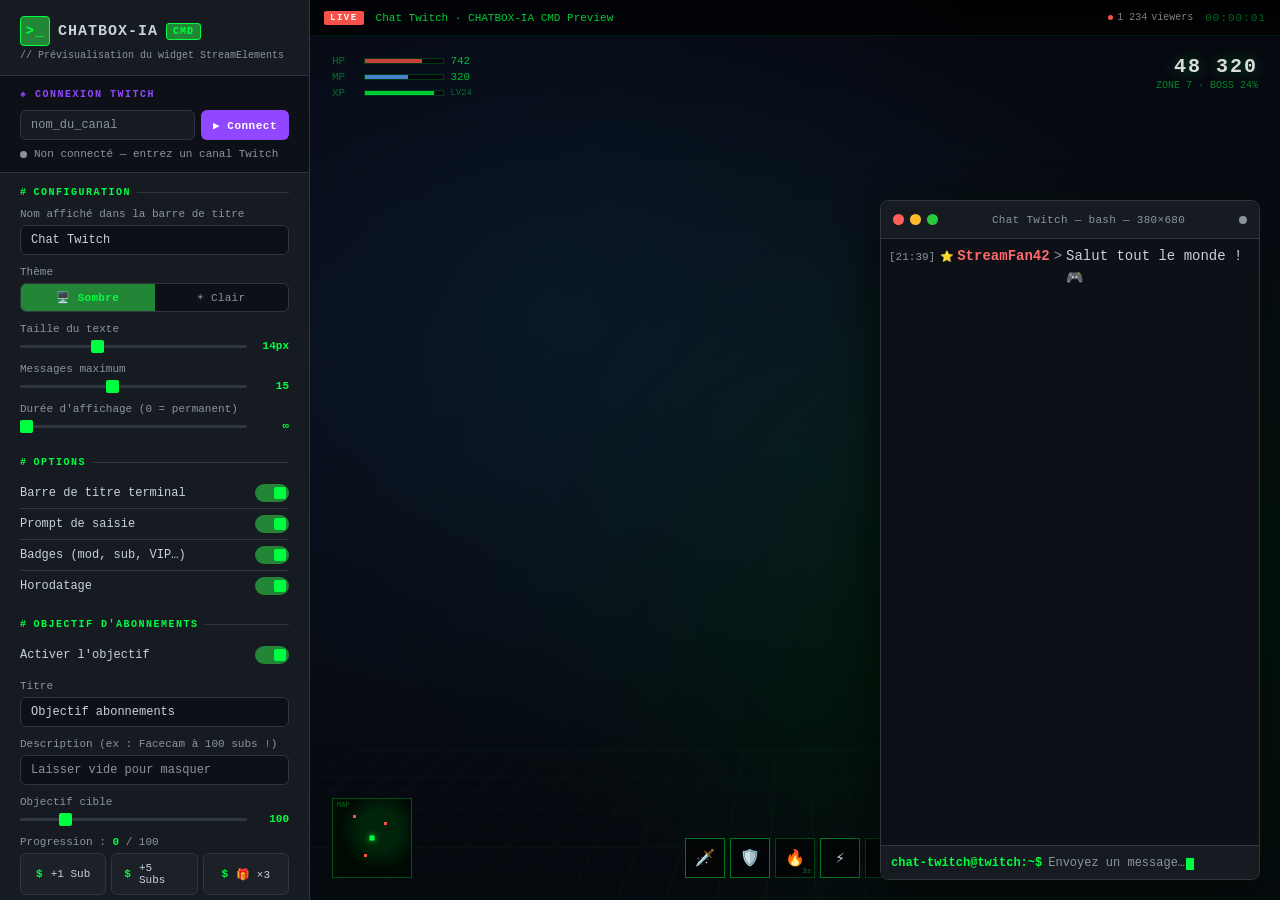
==== index.html @ 45a4ca47 "feat: init CHATBOX-IA CMD — terminal/Linux aesthetic chat widget Same structure and features as CHAT" ====
<!DOCTYPE html>
<html lang="fr">
<head>
  <meta charset="UTF-8">
  <meta name="viewport" content="width=device-width, initial-scale=1.0">
  <title>CHATBOX-IA CMD · Viewer</title>
  <style>
    /* ── Reset & base ── */
    *, *::before, *::after { box-sizing: border-box; margin: 0; padding: 0; }

    :root {
      --bg:          #0d1117;
      --panel:       #161b22;
      --panel-border:#30363d;
      --panel-hover: #1c2128;
      --accent:      #00ff41;
      --accent-dim:  #238636;
      --text:        #c9d1d9;
      --text-muted:  #8b949e;
      --danger:      #f85149;
      --gold:        #e3b341;
      --radius:      6px;
    }

    html, body {
      height: 100%;
      font-family: 'Courier New', Courier, monospace;
      background: var(--bg);
      color: var(--text);
      overflow: hidden;
    }

    /* ── Layout ── */
    .layout {
      display: flex;
      height: 100vh;
      overflow: hidden;
    }

    /* =====================================================
       SIDEBAR
    ===================================================== */
    .sidebar {
      width: 310px;
      min-width: 310px;
      height: 100vh;
      background: var(--panel);
      border-right: 1px solid var(--panel-border);
      display: flex;
      flex-direction: column;
      overflow: hidden;
    }

    /* Logo */
    .sidebar-logo {
      padding: 16px 20px 14px;
      border-bottom: 1px solid var(--panel-border);
      flex-shrink: 0;
    }

    .logo-title {
      display: flex;
      align-items: center;
      gap: 8px;
      font-size: 15px;
      font-weight: 700;
      letter-spacing: 1px;
    }

    .logo-icon {
      width: 30px;
      height: 30px;
      background: var(--accent-dim);
      border-radius: 4px;
      display: flex;
      align-items: center;
      justify-content: center;
      font-size: 14px;
      color: var(--accent);
      border: 1px solid var(--accent);
      flex-shrink: 0;
    }

    .logo-badge {
      font-size: 10px;
      font-weight: 700;
      background: var(--accent-dim);
      color: var(--accent);
      padding: 2px 6px;
      border-radius: 3px;
      letter-spacing: 1px;
      border: 1px solid var(--accent);
    }

    .logo-sub {
      font-size: 10px;
      color: var(--text-muted);
      margin-top: 4px;
    }

    /* Scrollable content */
    .sidebar-scroll {
      flex: 1;
      overflow-y: auto;
      padding: 0 0 20px;
      scrollbar-width: thin;
      scrollbar-color: #30363d transparent;
    }

    .sidebar-scroll::-webkit-scrollbar       { width: 4px; }
    .sidebar-scroll::-webkit-scrollbar-thumb { background: #30363d; border-radius: 2px; }

    /* ── Connexion Twitch ── */
    .twitch-section {
      padding: 12px 20px;
      background: #0d1117;
      border-bottom: 1px solid var(--panel-border);
      flex-shrink: 0;
    }

    .twitch-section-title {
      font-size: 10px;
      font-weight: 700;
      letter-spacing: 1.5px;
      color: #9147FF;
      text-transform: uppercase;
      margin-bottom: 10px;
      display: flex;
      align-items: center;
      gap: 6px;
    }

    .twitch-row {
      display: flex;
      gap: 6px;
      margin-bottom: 8px;
    }

    .twitch-input {
      flex: 1;
      background: #161b22;
      border: 1px solid var(--panel-border);
      border-radius: var(--radius);
      padding: 7px 10px;
      color: var(--text);
      font-size: 12px;
      font-family: 'Courier New', monospace;
      outline: none;
      transition: border-color .15s;
      min-width: 0;
    }

    .twitch-input:focus { border-color: #9147FF; }
    .twitch-input::placeholder { color: var(--text-muted); }

    .twitch-btn {
      padding: 7px 12px;
      background: #9147FF;
      color: #fff;
      border: none;
      border-radius: var(--radius);
      font-size: 11px;
      font-family: 'Courier New', monospace;
      font-weight: 700;
      cursor: pointer;
      flex-shrink: 0;
      transition: background .15s;
      letter-spacing: .5px;
    }

    .twitch-btn:hover { background: #7b2fff; }
    .twitch-btn.twitch-connected { background: var(--danger); }
    .twitch-btn.twitch-connected:hover { background: #c62828; }

    .conn-status-row {
      display: flex;
      align-items: center;
      gap: 7px;
    }

    .conn-dot {
      width: 7px;
      height: 7px;
      border-radius: 50%;
      flex-shrink: 0;
      background: var(--text-muted);
      transition: background .3s;
    }

    .conn-dot.conn-connected    { background: var(--accent); box-shadow: 0 0 5px var(--accent); }
    .conn-dot.conn-connecting   { background: var(--gold); animation: connPulse 1.1s ease-in-out infinite; }
    .conn-dot.conn-error        { background: var(--danger); animation: connPulse 1.1s ease-in-out infinite; }
    .conn-dot.conn-disconnected { background: var(--text-muted); }

    @keyframes connPulse {
      0%, 100% { opacity: 1; }
      50%       { opacity: 0.2; }
    }

    .conn-text {
      font-size: 11px;
      color: var(--text-muted);
    }

    /* Sections */
    .section {
      padding: 14px 20px 0;
    }

    .section + .section { margin-top: 4px; }

    .section-title {
      font-size: 10px;
      font-weight: 700;
      letter-spacing: 1.5px;
      color: var(--accent);
      text-transform: uppercase;
      margin-bottom: 10px;
      display: flex;
      align-items: center;
      gap: 6px;
    }

    .section-title::before { content: '# '; }

    .section-title::after {
      content: '';
      flex: 1;
      height: 1px;
      background: var(--panel-border);
    }

    /* Form controls */
    .ctrl-row {
      margin-bottom: 11px;
    }

    .ctrl-label {
      font-size: 11px;
      color: var(--text-muted);
      margin-bottom: 5px;
      display: block;
    }

    .ctrl-input {
      width: 100%;
      background: #0d1117;
      border: 1px solid var(--panel-border);
      border-radius: var(--radius);
      padding: 7px 10px;
      color: var(--text);
      font-size: 12px;
      font-family: 'Courier New', monospace;
      outline: none;
      transition: border-color .15s;
    }

    .ctrl-input:focus { border-color: var(--accent); }
    .ctrl-input::placeholder { color: var(--text-muted); }

    /* Theme toggle */
    .theme-toggle {
      display: flex;
      background: #0d1117;
      border: 1px solid var(--panel-border);
      border-radius: var(--radius);
      overflow: hidden;
    }

    .theme-btn {
      flex: 1;
      padding: 7px 8px;
      background: none;
      border: none;
      color: var(--text-muted);
      font-size: 11px;
      font-family: 'Courier New', monospace;
      cursor: pointer;
      transition: all .15s;
      display: flex;
      align-items: center;
      justify-content: center;
      gap: 4px;
      letter-spacing: .3px;
    }

    .theme-btn.active {
      background: var(--accent-dim);
      color: var(--accent);
      font-weight: 700;
    }

    /* Range slider */
    .range-wrap {
      display: flex;
      align-items: center;
      gap: 10px;
    }

    .ctrl-range {
      flex: 1;
      -webkit-appearance: none;
      height: 3px;
      background: #30363d;
      border-radius: 2px;
      outline: none;
    }

    .ctrl-range::-webkit-slider-thumb {
      -webkit-appearance: none;
      width: 13px;
      height: 13px;
      background: var(--accent);
      border-radius: 2px;
      cursor: pointer;
    }

    .ctrl-range::-moz-range-thumb {
      width: 13px;
      height: 13px;
      background: var(--accent);
      border-radius: 2px;
      cursor: pointer;
      border: none;
    }

    .range-val {
      font-size: 11px;
      color: var(--accent);
      font-weight: 700;
      min-width: 32px;
      text-align: right;
    }

    /* Toggle switches */
    .toggle-row {
      display: flex;
      align-items: center;
      justify-content: space-between;
      padding: 6px 0;
      border-bottom: 1px solid var(--panel-border);
    }

    .toggle-row:last-child { border-bottom: none; }

    .toggle-name {
      font-size: 12px;
      color: var(--text);
    }

    .toggle-switch {
      position: relative;
      width: 34px;
      height: 18px;
      flex-shrink: 0;
    }

    .toggle-switch input { opacity: 0; width: 0; height: 0; }

    .toggle-track {
      position: absolute;
      inset: 0;
      background: #30363d;
      border-radius: 18px;
      cursor: pointer;
      transition: background .2s;
    }

    .toggle-track::before {
      content: '';
      position: absolute;
      width: 12px;
      height: 12px;
      left: 3px;
      top: 3px;
      background: #8b949e;
      border-radius: 2px;
      transition: transform .2s, background .2s;
    }

    .toggle-switch input:checked + .toggle-track { background: var(--accent-dim); }

    .toggle-switch input:checked + .toggle-track::before {
      transform: translateX(16px);
      background: var(--accent);
    }

    /* Test message buttons */
    .test-btn {
      width: 100%;
      padding: 8px 12px;
      border-radius: var(--radius);
      border: 1px solid var(--panel-border);
      background: var(--panel-hover);
      color: var(--text);
      font-size: 11px;
      font-family: 'Courier New', monospace;
      cursor: pointer;
      text-align: left;
      display: flex;
      align-items: center;
      gap: 8px;
      margin-bottom: 6px;
      transition: border-color .15s, background .15s;
    }

    .test-btn::before { content: '$ '; color: var(--accent); font-weight: 700; flex-shrink: 0; }
    .test-btn:hover { border-color: var(--accent); background: #0d1117; }
    .test-btn:active { transform: scale(.98); }

    .test-btn .btn-badge {
      font-size: 10px;
      padding: 1px 5px;
      border-radius: 3px;
      font-weight: 700;
      margin-left: auto;
    }

    .badge-mod  { background: #34AE1A22; color: #34AE1A; border: 1px solid #34AE1A44; }
    .badge-sub  { background: #9147FF22; color: #9147FF; border: 1px solid #9147FF44; }
    .badge-vip  { background: #E91E8C22; color: #E91E8C; border: 1px solid #E91E8C44; }
    .badge-bc   { background: #e3b34122; color: #e3b341; border: 1px solid #e3b34144; }

    .burst-btn {
      width: 100%;
      padding: 9px;
      border-radius: var(--radius);
      border: 1px dashed var(--accent-dim);
      background: transparent;
      color: var(--accent);
      font-size: 11px;
      font-family: 'Courier New', monospace;
      font-weight: 700;
      cursor: pointer;
      display: flex;
      align-items: center;
      justify-content: center;
      gap: 6px;
      transition: background .15s;
      margin-top: 4px;
    }

    .burst-btn:hover { background: rgba(0,255,65,.08); }

    /* URL section */
    .url-box {
      background: #0d1117;
      border: 1px solid var(--panel-border);
      border-radius: var(--radius);
      padding: 9px 12px;
      margin-bottom: 10px;
    }

    .url-text {
      font-size: 11px;
      color: var(--accent);
      word-break: break-all;
      font-family: 'Courier New', monospace;
      line-height: 1.5;
    }

    .copy-btn {
      width: 100%;
      padding: 8px;
      border-radius: var(--radius);
      border: none;
      background: var(--accent-dim);
      color: var(--accent);
      font-size: 12px;
      font-family: 'Courier New', monospace;
      font-weight: 700;
      cursor: pointer;
      display: flex;
      align-items: center;
      justify-content: center;
      gap: 6px;
      transition: background .15s;
      letter-spacing: .5px;
    }

    .copy-btn:hover { background: #2ea043; color: #fff; }
    .copy-btn.copied { background: #1f6feb; color: #fff; }

    .url-hint {
      font-size: 11px;
      color: var(--text-muted);
      margin-top: 8px;
      line-height: 1.6;
    }

    .url-hint strong { color: var(--text); }

    /* =====================================================
       STREAM PREVIEW
    ===================================================== */
    .preview {
      flex: 1;
      position: relative;
      overflow: hidden;
      background: #000;
    }

    /* Scene */
    .stream-scene {
      position: absolute;
      inset: 0;
      background:
        radial-gradient(ellipse at 25% 35%, #0a1628 0%, transparent 55%),
        radial-gradient(ellipse at 75% 65%, #001a0a 0%, transparent 50%),
        linear-gradient(180deg, #06070f 0%, #0a0e18 40%, #060a0f 100%);
    }

    /* Grid floor */
    .grid-floor {
      position: absolute;
      bottom: 0;
      left: -20%;
      right: -20%;
      height: 45%;
      background-image:
        linear-gradient(rgba(0,255,65,.04) 1px, transparent 1px),
        linear-gradient(90deg, rgba(0,255,65,.04) 1px, transparent 1px);
      background-size: 50px 50px;
      transform: perspective(600px) rotateX(55deg);
      transform-origin: bottom center;
    }

    /* Scan lines */
    .scanlines {
      position: absolute;
      inset: 0;
      background: repeating-linear-gradient(
        0deg,
        rgba(0,0,0,.04) 0px,
        rgba(0,0,0,.04) 1px,
        transparent 1px,
        transparent 2px
      );
      pointer-events: none;
    }

    /* Terminal glow overlay */
    .terminal-glow {
      position: absolute;
      inset: 0;
      background: radial-gradient(ellipse at 50% 50%, rgba(0,255,65,.03) 0%, transparent 70%);
      pointer-events: none;
    }

    /* ── Fake HUD ── */
    .hud {
      position: absolute;
      inset: 0;
      pointer-events: none;
      padding: 18px 22px;
    }

    .hud-tl { position: absolute; top: 55px; left: 22px; }
    .hud-tr { position: absolute; top: 55px; right: 22px; }
    .hud-bl { position: absolute; bottom: 22px; left: 22px; }
    .hud-bc { position: absolute; bottom: 22px; left: 50%; transform: translateX(-50%); }

    /* Terminal-style stat lines */
    .hud-stat-block {
      font-family: 'Courier New', monospace;
      font-size: 11px;
      display: flex;
      flex-direction: column;
      gap: 4px;
    }

    .hud-stat-line {
      color: rgba(0,255,65,.7);
      display: flex;
      align-items: center;
      gap: 6px;
      white-space: nowrap;
    }

    .hud-stat-label {
      color: rgba(0,255,65,.4);
      min-width: 4ch;
    }

    .hud-stat-bar {
      width: 80px;
      height: 6px;
      background: rgba(0,0,0,.5);
      border: 1px solid rgba(0,255,65,.2);
      position: relative;
    }

    .hud-stat-fill {
      height: 100%;
      background: var(--accent);
      opacity: .8;
    }

    .hud-score-block {
      font-family: 'Courier New', monospace;
      text-align: right;
    }

    .hud-score-value {
      font-size: 20px;
      font-weight: 700;
      color: rgba(255,255,255,.85);
      text-shadow: 0 0 15px rgba(0,255,65,.4);
      letter-spacing: 2px;
    }

    .hud-score-label {
      font-size: 10px;
      color: rgba(0,255,65,.5);
      margin-top: 2px;
    }

    /* Minimap terminal style */
    .minimap {
      width: 80px;
      height: 80px;
      border: 1px solid rgba(0,255,65,.3);
      background: rgba(0,0,0,.6);
      position: relative;
      overflow: hidden;
      font-family: 'Courier New', monospace;
    }

    .minimap::before {
      content: 'MAP';
      position: absolute;
      top: 2px;
      left: 4px;
      font-size: 7px;
      color: rgba(0,255,65,.4);
    }

    .minimap-bg {
      width: 100%;
      height: 100%;
      background:
        radial-gradient(circle at 60% 40%, rgba(0,255,65,.1) 30%, transparent 60%),
        #000a03;
    }

    .minimap-dot {
      position: absolute;
      width: 5px;
      height: 5px;
      top: 50%;
      left: 50%;
      transform: translate(-50%, -50%);
      background: var(--accent);
      box-shadow: 0 0 6px var(--accent);
    }

    .minimap-enemy {
      position: absolute;
      width: 3px;
      height: 3px;
      background: var(--danger);
    }

    /* Ability bar terminal style */
    .ability-bar {
      display: flex;
      gap: 5px;
    }

    .ability {
      width: 40px;
      height: 40px;
      border: 1px solid rgba(0,255,65,.25);
      background: rgba(0,0,0,.6);
      display: flex;
      align-items: center;
      justify-content: center;
      font-size: 16px;
      position: relative;
      font-family: 'Courier New', monospace;
    }

    .ability .cd {
      position: absolute;
      bottom: 2px;
      right: 3px;
      font-size: 7px;
      color: rgba(0,255,65,.5);
    }

    .ability.ready { border-color: rgba(0,255,65,.45); }

    /* ── Stream topbar ── */
    .stream-topbar {
      position: absolute;
      top: 0;
      left: 0;
      right: 0;
      height: 36px;
      background: rgba(0,0,0,.7);
      border-bottom: 1px solid rgba(0,255,65,.1);
      display: flex;
      align-items: center;
      padding: 0 14px;
      gap: 12px;
      z-index: 10;
      font-family: 'Courier New', monospace;
    }

    .live-badge {
      background: #f85149;
      color: #fff;
      font-size: 9px;
      font-weight: 800;
      letter-spacing: 1.5px;
      padding: 2px 6px;
      border-radius: 2px;
    }

    .stream-title {
      font-size: 11px;
      color: rgba(0,255,65,.8);
      flex: 1;
      white-space: nowrap;
      overflow: hidden;
      text-overflow: ellipsis;
    }

    .stream-viewers {
      font-size: 10px;
      color: rgba(255,255,255,.5);
      display: flex;
      align-items: center;
      gap: 4px;
      flex-shrink: 0;
    }

    .viewer-dot { width: 5px; height: 5px; background: var(--danger); border-radius: 50%; }

    .stream-timer {
      font-size: 11px;
      font-family: 'Courier New', monospace;
      color: rgba(0,255,65,.4);
      flex-shrink: 0;
      letter-spacing: 1px;
    }

    /* ── Widget iframe ── */
    .widget-frame-wrap {
      position: absolute;
      bottom: 20px;
      right: 20px;
      width: 380px;
      height: 680px;
      border-radius: 8px;
      overflow: hidden;
      box-shadow: 0 8px 40px rgba(0,0,0,.8), 0 0 20px rgba(0,255,65,.05);
    }

    #widget-frame {
      width: 100%;
      height: 100%;
      border: none;
      display: block;
    }

    /* Toast notification */
    .toast {
      position: fixed;
      bottom: 24px;
      left: 50%;
      transform: translateX(-50%) translateY(80px);
      background: #161b22;
      color: var(--accent);
      font-size: 12px;
      font-family: 'Courier New', monospace;
      padding: 8px 16px;
      border-radius: 3px;
      border: 1px solid var(--accent-dim);
      box-shadow: 0 4px 20px rgba(0,0,0,.6);
      transition: transform .3s cubic-bezier(.34,1.56,.64,1);
      z-index: 100;
      pointer-events: none;
    }

    .toast::before { content: '> '; }
    .toast.show { transform: translateX(-50%) translateY(0); }
  </style>
</head>
<body>

<div class="layout">

  <!-- ── SIDEBAR ── -->
  <aside class="sidebar">

    <div class="sidebar-logo">
      <div class="logo-title">
        <div class="logo-icon">&gt;_</div>
        CHATBOX-IA <span class="logo-badge">CMD</span>
      </div>
      <div class="logo-sub">// Prévisualisation du widget StreamElements</div>
    </div>

    <!-- Connexion Twitch -->
    <div class="twitch-section">
      <div class="twitch-section-title">
        ◈ Connexion Twitch
      </div>
      <div class="twitch-row">
        <input class="twitch-input" id="ctrl-channel" type="text" placeholder="nom_du_canal" autocomplete="off" spellcheck="false" />
        <button class="twitch-btn" id="twitch-connect-btn" onclick="toggleTwitchConnection()">
          ▶ Connect
        </button>
      </div>
      <div class="conn-status-row">
        <div class="conn-dot conn-disconnected" id="viewer-conn-dot"></div>
        <span class="conn-text" id="viewer-conn-text">Non connecté — entrez un canal Twitch</span>
      </div>
    </div>

    <div class="sidebar-scroll">

      <!-- Configuration -->
      <div class="section">
        <div class="section-title">Configuration</div>

        <div class="ctrl-row">
          <label class="ctrl-label" for="ctrl-name">Nom affiché dans la barre de titre</label>
          <input class="ctrl-input" id="ctrl-name" type="text" value="Chat Twitch" placeholder="Nom du stream" />
        </div>

        <div class="ctrl-row">
          <label class="ctrl-label">Thème</label>
          <div class="theme-toggle">
            <button class="theme-btn active" data-theme="dark">🖥️ Sombre</button>
            <button class="theme-btn"        data-theme="light">☀️ Clair</button>
          </div>
        </div>

        <div class="ctrl-row">
          <label class="ctrl-label">Taille du texte</label>
          <div class="range-wrap">
            <input class="ctrl-range" id="ctrl-fontsize" type="range" min="11" max="20" value="14" />
            <span class="range-val" id="val-fontsize">14px</span>
          </div>
        </div>

        <div class="ctrl-row">
          <label class="ctrl-label">Messages maximum</label>
          <div class="range-wrap">
            <input class="ctrl-range" id="ctrl-maxmsg" type="range" min="5" max="30" value="15" />
            <span class="range-val" id="val-maxmsg">15</span>
          </div>
        </div>

        <div class="ctrl-row">
          <label class="ctrl-label">Durée d'affichage (0 = permanent)</label>
          <div class="range-wrap">
            <input class="ctrl-range" id="ctrl-duration" type="range" min="0" max="60" step="5" value="0" />
            <span class="range-val" id="val-duration">∞</span>
          </div>
        </div>
      </div>

      <!-- Options -->
      <div class="section">
        <div class="section-title">Options</div>

        <div class="toggle-row">
          <span class="toggle-name">Barre de titre terminal</span>
          <label class="toggle-switch">
            <input type="checkbox" id="opt-header" checked />
            <span class="toggle-track"></span>
          </label>
        </div>
        <div class="toggle-row">
          <span class="toggle-name">Prompt de saisie</span>
          <label class="toggle-switch">
            <input type="checkbox" id="opt-inputbar" checked />
            <span class="toggle-track"></span>
          </label>
        </div>
        <div class="toggle-row">
          <span class="toggle-name">Badges (mod, sub, VIP…)</span>
          <label class="toggle-switch">
            <input type="checkbox" id="opt-badges" checked />
            <span class="toggle-track"></span>
          </label>
        </div>
        <div class="toggle-row">
          <span class="toggle-name">Horodatage</span>
          <label class="toggle-switch">
            <input type="checkbox" id="opt-timestamp" checked />
            <span class="toggle-track"></span>
          </label>
        </div>
      </div>

      <!-- Objectif d'abonnements -->
      <div class="section">
        <div class="section-title">Objectif d'abonnements</div>

        <div class="toggle-row" style="border-bottom:none">
          <span class="toggle-name">Activer l'objectif</span>
          <label class="toggle-switch">
            <input type="checkbox" id="opt-subgoal" checked />
            <span class="toggle-track"></span>
          </label>
        </div>

        <div id="subgoal-settings" style="margin-top:10px;">
          <div class="ctrl-row">
            <label class="ctrl-label" for="ctrl-goal-label">Titre</label>
            <input class="ctrl-input" id="ctrl-goal-label" type="text" value="Objectif abonnements" />
          </div>
          <div class="ctrl-row">
            <label class="ctrl-label" for="ctrl-goal-desc">Description (ex : Facecam à 100 subs !)</label>
            <input class="ctrl-input" id="ctrl-goal-desc" type="text" placeholder="Laisser vide pour masquer" />
          </div>
          <div class="ctrl-row">
            <label class="ctrl-label">Objectif cible</label>
            <div class="range-wrap">
              <input class="ctrl-range" id="ctrl-goal-target" type="range" min="10" max="500" step="10" value="100" />
              <span class="range-val" id="val-goal-target">100</span>
            </div>
          </div>
          <div class="ctrl-row">
            <label class="ctrl-label">
              Progression :
              <span id="val-goal-current" style="color:var(--accent);font-weight:700">0</span>
              /
              <span id="val-goal-target-inline">100</span>
            </label>
            <div style="display:flex;gap:5px;margin-top:5px">
              <button class="test-btn" style="flex:1;margin:0;justify-content:center" onclick="simSub(1)">+1 Sub</button>
              <button class="test-btn" style="flex:1;margin:0;justify-content:center" onclick="simSub(5)">+5 Subs</button>
              <button class="test-btn" style="flex:1;margin:0;justify-content:center" onclick="simGiftSub(3)">🎁 ×3</button>
            </div>
          </div>
          <button class="test-btn" style="width:100%;justify-content:center;margin-top:4px;color:var(--danger);border-color:rgba(248,81,73,.25)" onclick="resetGoal()">
            ↺ reset goal
          </button>
        </div>
      </div>

      <!-- Messages test -->
      <div class="section">
        <div class="section-title">Messages test</div>

        <button class="test-btn" onclick="sendTest('normal')">
          msg_simple
        </button>
        <button class="test-btn" onclick="sendTest('mod')">
          moderateur
          <span class="btn-badge badge-mod">MOD</span>
        </button>
        <button class="test-btn" onclick="sendTestSub()">
          abonne
          <span class="btn-badge badge-sub">SUB</span>
        </button>
        <button class="test-btn" onclick="sendTest('vip')">
          vip
          <span class="btn-badge badge-vip">VIP</span>
        </button>
        <button class="test-btn" onclick="sendTest('broadcaster')">
          broadcaster
          <span class="btn-badge badge-bc">BC</span>
        </button>
        <button class="test-btn" onclick="sendTest('long')">
          message_long
        </button>

        <button class="burst-btn" onclick="sendBurst()">
          ⚡ rafale × 5
        </button>
      </div>

      <!-- URL StreamElements -->
      <div class="section">
        <div class="section-title">URL StreamElements</div>

        <div class="url-box">
          <div class="url-text" id="widget-url-display">Chargement…</div>
        </div>

        <button class="copy-btn" id="copy-btn" onclick="copyUrl()">
          📋 Copier l'URL
        </button>

        <div style="background:#0d1117;border:1px solid rgba(0,255,65,.2);border-radius:var(--radius);padding:10px 12px;margin-bottom:10px;margin-top:10px;display:flex;align-items:center;gap:10px;">
          <span style="font-size:18px;flex-shrink:0">📐</span>
          <div>
            <div style="font-size:10px;font-weight:700;color:var(--accent);margin-bottom:3px;letter-spacing:.5px;">TAILLE OBS RECOMMANDÉE</div>
            <div style="font-size:12px;color:var(--text);font-family:'Courier New',monospace;">W: <strong>380</strong>px &nbsp;·&nbsp; H: <strong>680</strong>px</div>
          </div>
        </div>

        <p class="url-hint">
          <strong>OBS</strong> → + Source → Navigateur → coller l'URL → régler à <strong>380 × 680 px</strong>.<br><br>
          <strong>StreamElements</strong> → Overlay → Add widget → Custom widget → coller l'URL → Width : <strong>380</strong> / Height : <strong>680</strong>.
        </p>
      </div>

    </div>
  </aside>

  <!-- ── STREAM PREVIEW ── -->
  <main class="preview">

    <!-- Scene -->
    <div class="stream-scene">
      <div class="grid-floor"></div>
      <div class="scanlines"></div>
      <div class="terminal-glow"></div>
    </div>

    <!-- Fake game HUD (terminal style) -->
    <div class="hud">

      <!-- Top-left: stat bars -->
      <div class="hud-tl">
        <div class="hud-stat-block">
          <div class="hud-stat-line">
            <span class="hud-stat-label">HP</span>
            <div class="hud-stat-bar"><div class="hud-stat-fill" style="width:72%;background:#f85149"></div></div>
            <span>742</span>
          </div>
          <div class="hud-stat-line">
            <span class="hud-stat-label">MP</span>
            <div class="hud-stat-bar"><div class="hud-stat-fill" style="width:55%;background:#58a6ff"></div></div>
            <span>320</span>
          </div>
          <div class="hud-stat-line">
            <span class="hud-stat-label">XP</span>
            <div class="hud-stat-bar"><div class="hud-stat-fill" style="width:88%;"></div></div>
            <span style="font-size:9px;color:rgba(0,255,65,.4)">LV24</span>
          </div>
        </div>
      </div>

      <!-- Top-right: score -->
      <div class="hud-tr">
        <div class="hud-score-block">
          <div class="hud-score-value">48 320</div>
          <div class="hud-score-label">ZONE 7 · BOSS 24%</div>
        </div>
      </div>

      <!-- Bottom-left: minimap -->
      <div class="hud-bl">
        <div class="minimap">
          <div class="minimap-bg"></div>
          <div class="minimap-dot"></div>
          <div class="minimap-enemy" style="top:30%;left:65%"></div>
          <div class="minimap-enemy" style="top:70%;left:40%"></div>
          <div class="minimap-enemy" style="top:20%;left:25%"></div>
        </div>
      </div>

      <!-- Bottom-center: ability bar -->
      <div class="hud-bc">
        <div class="ability-bar">
          <div class="ability ready">🗡️<span class="cd"></span></div>
          <div class="ability ready">🛡️<span class="cd"></span></div>
          <div class="ability">🔥<span class="cd">3s</span></div>
          <div class="ability ready">⚡<span class="cd"></span></div>
          <div class="ability">❄️<span class="cd">8s</span></div>
        </div>
      </div>

    </div>

    <!-- Top bar -->
    <div class="stream-topbar">
      <div class="live-badge">LIVE</div>
      <div class="stream-title" id="topbar-title">Chat Twitch · CHATBOX-IA CMD Preview</div>
      <div class="stream-viewers">
        <div class="viewer-dot"></div>
        <span id="viewer-count">1 234</span> viewers
      </div>
      <div class="stream-timer" id="stream-timer">00:00:00</div>
    </div>

    <!-- Widget iframe -->
    <div class="widget-frame-wrap">
      <iframe id="widget-frame" src="./widget/" title="CMD Chat Widget"></iframe>
    </div>

  </main>
</div>

<!-- Toast -->
<div class="toast" id="toast"></div>

<script>
// ── Connexion Twitch ─────────────────────────────────

let twitchConnected = false;

function toggleTwitchConnection() {
  if (twitchConnected) {
    disconnectTwitchViewer();
  } else {
    connectTwitchViewer();
  }
}

function connectTwitchViewer() {
  const channel = document.getElementById('ctrl-channel').value.trim();
  if (!channel) {
    document.getElementById('ctrl-channel').focus();
    return;
  }
  const w = win();
  if (!w) { showToast('Widget pas encore chargé…'); return; }
  w.CONFIG.twitchChannel = channel;
  if (typeof w.connectTwitch === 'function') w.connectTwitch(channel);
}

function disconnectTwitchViewer() {
  const w = win();
  if (w && typeof w.disconnectTwitch === 'function') w.disconnectTwitch();
  w && (w.CONFIG.twitchChannel = '');
  updateViewerConnStatus('disconnected', '');
  twitchConnected = false;
  const btn = document.getElementById('twitch-connect-btn');
  btn.textContent = '▶ Connect';
  btn.classList.remove('twitch-connected');
}

function updateViewerConnStatus(status, channel) {
  document.getElementById('viewer-conn-dot').className = `conn-dot conn-${status}`;
  document.getElementById('viewer-conn-text').textContent = {
    connected:    `Connecté à #${channel}`,
    connecting:   `Connexion à #${channel}…`,
    disconnected: 'Non connecté — entrez un canal Twitch',
    error:        `Erreur de connexion à #${channel}`,
  }[status] ?? 'Non connecté';

  twitchConnected = status === 'connected';
  const btn = document.getElementById('twitch-connect-btn');
  if (twitchConnected) {
    btn.textContent = '✕ Disconnect';
    btn.classList.add('twitch-connected');
  } else if (status !== 'connecting') {
    btn.textContent = '▶ Connect';
    btn.classList.remove('twitch-connected');
  }
}

window.addEventListener('message', (e) => {
  if (e.data?.type === 'twitchStatus') {
    updateViewerConnStatus(e.data.status, e.data.channel);
  }
});

document.getElementById('ctrl-channel').addEventListener('keydown', (e) => {
  if (e.key === 'Enter') connectTwitchViewer();
});

// ── Widget iframe helpers ────────────────────────────

const frame = document.getElementById('widget-frame');
let widgetReady = false;

frame.addEventListener('load', () => {
  widgetReady = true;
  syncAllConfig();
});

function win() {
  return widgetReady ? frame.contentWindow : null;
}

function syncConfig(key, value) {
  const w = win();
  if (!w || !w.CONFIG) return;
  w.CONFIG[key] = value;
  if (typeof w.applyConfig === 'function') w.applyConfig();
}

function syncAllConfig() {
  const w = win();
  if (!w || !w.CONFIG) return;
  w.CONFIG.streamName      = document.getElementById('ctrl-name').value;
  w.CONFIG.theme           = currentTheme;
  w.CONFIG.fontSize        = parseInt(document.getElementById('ctrl-fontsize').value);
  w.CONFIG.maxMessages     = parseInt(document.getElementById('ctrl-maxmsg').value);
  w.CONFIG.messageDuration = parseInt(document.getElementById('ctrl-duration').value);
  w.CONFIG.showHeader      = document.getElementById('opt-header').checked;
  w.CONFIG.showInputBar    = document.getElementById('opt-inputbar').checked;
  w.CONFIG.showBadges      = document.getElementById('opt-badges').checked;
  w.CONFIG.showTimestamp   = document.getElementById('opt-timestamp').checked;
  w.CONFIG.subGoalEnabled  = document.getElementById('opt-subgoal').checked;
  w.CONFIG.subGoalCurrent  = goalCurrent;
  w.CONFIG.subGoalTarget   = goalTarget;
  w.CONFIG.subGoalLabel    = document.getElementById('ctrl-goal-label').value;
  w.CONFIG.subGoalDesc     = document.getElementById('ctrl-goal-desc').value;
  if (typeof w.applyConfig  === 'function') w.applyConfig();
  if (typeof w.applySubGoal === 'function') w.applySubGoal();
}

// ── Stream name ──────────────────────────────────────

document.getElementById('ctrl-name').addEventListener('input', (e) => {
  const val = e.target.value || 'Chat Twitch';
  syncConfig('streamName', val);
  document.getElementById('topbar-title').textContent = `${val} · CHATBOX-IA CMD Preview`;
});

// ── Theme toggle ─────────────────────────────────────

let currentTheme = 'dark';
document.querySelectorAll('.theme-btn').forEach(btn => {
  btn.addEventListener('click', () => {
    document.querySelectorAll('.theme-btn').forEach(b => b.classList.remove('active'));
    btn.classList.add('active');
    currentTheme = btn.dataset.theme;
    syncConfig('theme', currentTheme);
  });
});

// ── Range inputs ─────────────────────────────────────

function bindRange(id, valId, cfgKey, fmt) {
  const input = document.getElementById(id);
  const label = document.getElementById(valId);
  input.addEventListener('input', () => {
    const v = parseInt(input.value);
    label.textContent = fmt(v);
    syncConfig(cfgKey, v);
  });
}

bindRange('ctrl-fontsize', 'val-fontsize', 'fontSize',        v => `${v}px`);
bindRange('ctrl-maxmsg',   'val-maxmsg',   'maxMessages',     v => String(v));
bindRange('ctrl-duration', 'val-duration', 'messageDuration', v => v === 0 ? '∞' : `${v}s`);

// ── Toggle checkboxes ────────────────────────────────

[
  ['opt-header',    'showHeader'],
  ['opt-inputbar',  'showInputBar'],
  ['opt-badges',    'showBadges'],
  ['opt-timestamp', 'showTimestamp'],
].forEach(([id, key]) => {
  document.getElementById(id).addEventListener('change', (e) => {
    syncConfig(key, e.target.checked);
  });
});

// ── Sub Goal controls ────────────────────────────────

let goalCurrent = 0;
let goalTarget  = 100;

document.getElementById('opt-subgoal').addEventListener('change', (e) => {
  const enabled = e.target.checked;
  document.getElementById('subgoal-settings').style.display = enabled ? '' : 'none';
  syncConfig('subGoalEnabled', enabled);
});

document.getElementById('ctrl-goal-label').addEventListener('input', (e) => {
  syncConfig('subGoalLabel', e.target.value || 'Objectif abonnements');
});

document.getElementById('ctrl-goal-desc').addEventListener('input', (e) => {
  syncConfig('subGoalDesc', e.target.value);
});

document.getElementById('ctrl-goal-target').addEventListener('input', (e) => {
  goalTarget = parseInt(e.target.value);
  document.getElementById('val-goal-target').textContent       = goalTarget;
  document.getElementById('val-goal-target-inline').textContent = goalTarget;
  syncConfig('subGoalTarget', goalTarget);
});

function updateGoalDisplay() {
  document.getElementById('val-goal-current').textContent = goalCurrent;
}

function simSub(amount) {
  const w = win();
  if (!w) { showToast('Widget pas encore chargé…'); return; }
  goalCurrent = Math.min(goalCurrent + amount, goalTarget);
  updateGoalDisplay();
  if (typeof w.updateSubGoal === 'function') {
    const names = ['StreamFan42','CasualViewer','NightWatcher','TwitchUser','SubLoyalty'];
    w.updateSubGoal(names[Math.floor(Math.random() * names.length)], amount, 'sub');
  }
}

function simGiftSub(amount) {
  const w = win();
  if (!w) { showToast('Widget pas encore chargé…'); return; }
  goalCurrent = Math.min(goalCurrent + amount, goalTarget);
  updateGoalDisplay();
  if (typeof w.updateSubGoal === 'function') {
    const gifters = ['GiftKing','SubAngel','GenerousViewer'];
    w.updateSubGoal(gifters[Math.floor(Math.random() * gifters.length)], amount, 'giftsub');
  }
}

function resetGoal() {
  goalCurrent = 0;
  updateGoalDisplay();
  const w = win();
  if (w && w.CONFIG) {
    w.CONFIG.subGoalCurrent = 0;
    if (typeof w.applySubGoal === 'function') w.applySubGoal();
  }
}

// ── Test messages ────────────────────────────────────

const TEST_POOL = {
  normal: [
    { displayName: 'CasualViewer',  username: 'casualviewer',  text: 'Le stream est vraiment top ce soir ! 🔥',               badges: [],                        color: null       },
    { displayName: 'TwitchFan42',   username: 'twitchfan42',   text: "Est-ce que quelqu'un a fait ce boss avant ?",           badges: [],                        color: '#4D96FF'  },
    { displayName: 'RandomUser99',  username: 'randomuser99',  text: 'Bonjour à tous !',                                        badges: [],                        color: null       },
    { displayName: 'NightWatcher',  username: 'nightwatcher',  text: 'Incroyable la dernière passe !!',                         badges: [],                        color: '#C77DFF'  },
  ],
  mod: [
    { displayName: 'ModPuissant',   username: 'modpuissant',   text: 'Rappel : restez respectueux dans le chat 👍',            badges: [{ type: 'moderator' }],   color: '#34AE1A'  },
    { displayName: 'ModZero',       username: 'modzero',       text: 'Timeout pour le spam, attention !',                       badges: [{ type: 'moderator' }],   color: '#2ECC71'  },
  ],
  sub: [
    { displayName: 'SubLoyalty',    username: 'subloyalty',    text: "Mois 6 d'abonnement ! Jamais déçu 🎉",                  badges: [{ type: 'subscriber' }],  color: '#9147FF'  },
    { displayName: 'NewSubscriber', username: 'newsubscriber', text: 'Je viens de m\'abonner, super content !',                badges: [{ type: 'subscriber' }],  color: '#7B2FBE'  },
  ],
  vip: [
    { displayName: 'VIP_Legend',    username: 'vip_legend',    text: "J'adore ce stream, vous êtes les meilleurs ! 💎",       badges: [{ type: 'vip' }],         color: '#E91E8C'  },
  ],
  broadcaster: [
    { displayName: 'LeStreamer',     username: 'lestreamer',    text: 'Merci à tous pour votre soutien ! ❤️',                   badges: [{ type: 'broadcaster' }], color: '#FFD700'  },
  ],
  long: [
    { displayName: 'LongTalker',    username: 'longtalker',    text: "Sérieusement ce jeu est absolument incroyable, j'ai passé les 3 dernières heures dessus et je n'arrive pas à m'arrêter ! La map est immense et il y a tellement de secrets à découvrir.",
      badges: [], color: '#FF9A3C' },
  ],
};

function sendTestSub() {
  sendTest('sub');
  simSub(1);
}

function sendTest(type) {
  const w = win();
  if (!w || typeof w.addMessage !== 'function') {
    showToast('Widget pas encore prêt…');
    return;
  }
  const pool = TEST_POOL[type] || TEST_POOL.normal;
  const msg  = pool[Math.floor(Math.random() * pool.length)];
  w.addMessage(msg);
}

function sendBurst() {
  const all      = Object.values(TEST_POOL).flat();
  const shuffled = [...all].sort(() => Math.random() - .5).slice(0, 5);
  shuffled.forEach((msg, i) => {
    setTimeout(() => {
      const w = win();
      if (w && typeof w.addMessage === 'function') w.addMessage(msg);
    }, i * 600);
  });
}

// ── Copy URL ─────────────────────────────────────────

function copyUrl() {
  const url = document.getElementById('widget-url-display').textContent;
  navigator.clipboard.writeText(url).then(() => {
    const btn = document.getElementById('copy-btn');
    btn.classList.add('copied');
    btn.textContent = '✓ Copié !';
    setTimeout(() => {
      btn.classList.remove('copied');
      btn.textContent = '📋 Copier l\'URL';
    }, 2000);
    showToast('URL copiée dans le presse-papier !');
  });
}

// ── Toast ────────────────────────────────────────────

let toastTimer;
function showToast(msg) {
  const t = document.getElementById('toast');
  t.textContent = msg;
  t.classList.add('show');
  clearTimeout(toastTimer);
  toastTimer = setTimeout(() => t.classList.remove('show'), 2500);
}

// ── Widget URL ───────────────────────────────────────

function updateWidgetUrl() {
  const base = window.location.origin + window.location.pathname.replace(/\/?$/, '');
  const url  = base.endsWith('/') ? base + 'widget/' : base + '/widget/';
  document.getElementById('widget-url-display').textContent = url;
}

updateWidgetUrl();

// ── Stream timer ─────────────────────────────────────

const startTime = Date.now();
setInterval(() => {
  const elapsed = Math.floor((Date.now() - startTime) / 1000);
  const h = String(Math.floor(elapsed / 3600)).padStart(2, '0');
  const m = String(Math.floor((elapsed % 3600) / 60)).padStart(2, '0');
  const s = String(elapsed % 60).padStart(2, '0');
  document.getElementById('stream-timer').textContent = `${h}:${m}:${s}`;
}, 1000);

// ── Viewer count animation ───────────────────────────

let viewers = 1234;
setInterval(() => {
  viewers += Math.floor(Math.random() * 7) - 3;
  viewers = Math.max(800, viewers);
  document.getElementById('viewer-count').textContent = viewers.toLocaleString('fr-FR');
}, 5000);
</script>

</body>
</html>
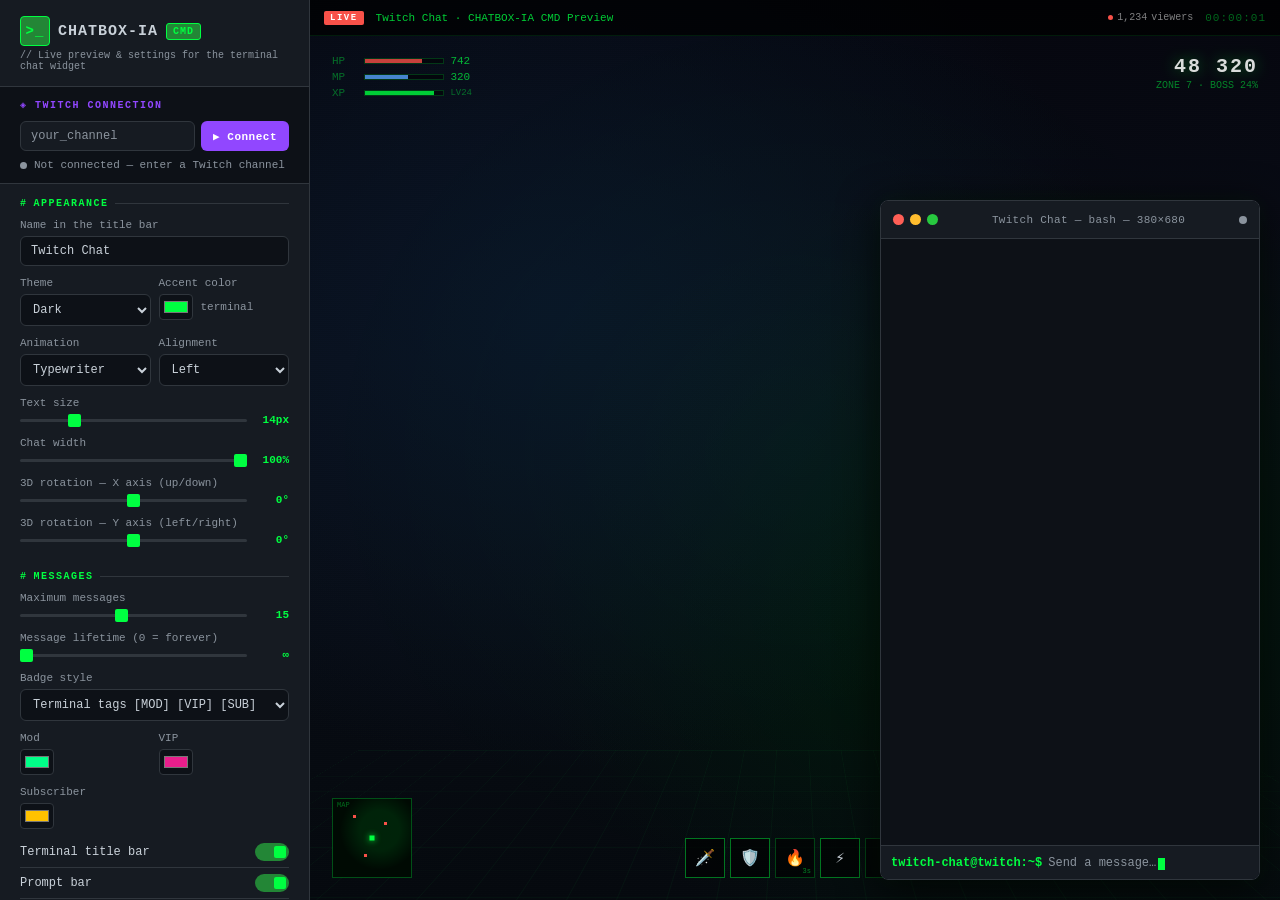
==== commit d9df8192: "Port all CHATBOX-IA features to the CMD theme, in English - 3D rotation (X/Y), chat width, alignment" ====
--- a/index.html
+++ b/index.html
@@ -1,5 +1,5 @@
 <!DOCTYPE html>
-<html lang="fr">
+<html lang="en">
 <head>
   <meta charset="UTF-8">
   <meta name="viewport" content="width=device-width, initial-scale=1.0">
@@ -110,7 +110,7 @@
     .sidebar-scroll::-webkit-scrollbar       { width: 4px; }
     .sidebar-scroll::-webkit-scrollbar-thumb { background: #30363d; border-radius: 2px; }
 
-    /* ── Connexion Twitch ── */
+    /* ── Twitch connection ── */
     .twitch-section {
       padding: 12px 20px;
       background: #0d1117;
@@ -785,6 +785,42 @@
 
     .toast::before { content: '> '; }
     .toast.show { transform: translateX(-50%) translateY(0); }
+    /* ── Added: selects, colors, grids ── */
+    .ctrl-select {
+      width: 100%;
+      background: #0d1117;
+      border: 1px solid var(--panel-border);
+      border-radius: var(--radius);
+      padding: 7px 8px;
+      color: var(--text);
+      font-size: 12px;
+      font-family: 'Courier New', monospace;
+      outline: none;
+      cursor: pointer;
+    }
+    .ctrl-select:focus { border-color: var(--accent); }
+
+    .ctrl-grid { display: grid; grid-template-columns: 1fr 1fr; gap: 8px; }
+    .ctrl-grid .ctrl-row { margin-bottom: 0; }
+    .ctrl-grid + .ctrl-row, .ctrl-grid + .ctrl-grid { margin-top: 11px; }
+
+    .color-row { display: flex; align-items: center; gap: 8px; }
+    .color-row input[type="color"] {
+      width: 34px; height: 26px; padding: 2px;
+      background: #0d1117; border: 1px solid var(--panel-border); border-radius: 4px; cursor: pointer;
+    }
+    .color-row span { font-size: 11px; color: var(--text-muted); }
+
+    .btn-row { display: flex; gap: 5px; margin-top: 5px; }
+    .btn-row .test-btn { flex: 1; margin: 0; justify-content: center; }
+    .btn-row .test-btn::before { content: none; }
+
+    .help-steps { font-size: 11px; color: var(--text-muted); line-height: 1.6; margin-top: 8px; }
+    .help-steps strong { color: var(--text); }
+    .help-steps code { color: var(--accent); }
+    .help-steps ol { padding-left: 16px; margin: 4px 0 10px; }
+
+    .widget-frame-wrap { transition: width .2s, height .2s; }
   </style>
 </head>
 <body>
@@ -799,207 +835,234 @@
         <div class="logo-icon">&gt;_</div>
         CHATBOX-IA <span class="logo-badge">CMD</span>
       </div>
-      <div class="logo-sub">// Prévisualisation du widget StreamElements</div>
+      <div class="logo-sub">// Live preview &amp; settings for the terminal chat widget</div>
     </div>
 
-    <!-- Connexion Twitch -->
+    <!-- Twitch connection -->
     <div class="twitch-section">
-      <div class="twitch-section-title">
-        ◈ Connexion Twitch
-      </div>
+      <div class="twitch-section-title">◈ Twitch connection</div>
       <div class="twitch-row">
-        <input class="twitch-input" id="ctrl-channel" type="text" placeholder="nom_du_canal" autocomplete="off" spellcheck="false" />
-        <button class="twitch-btn" id="twitch-connect-btn" onclick="toggleTwitchConnection()">
-          ▶ Connect
-        </button>
+        <input class="twitch-input" id="ctrl-channel" type="text" placeholder="your_channel" autocomplete="off" spellcheck="false" />
+        <button class="twitch-btn" id="twitch-connect-btn" onclick="toggleTwitchConnection()">▶ Connect</button>
       </div>
       <div class="conn-status-row">
         <div class="conn-dot conn-disconnected" id="viewer-conn-dot"></div>
-        <span class="conn-text" id="viewer-conn-text">Non connecté — entrez un canal Twitch</span>
+        <span class="conn-text" id="viewer-conn-text">Not connected — enter a Twitch channel</span>
       </div>
     </div>
 
     <div class="sidebar-scroll">
 
-      <!-- Configuration -->
+      <!-- Appearance -->
       <div class="section">
-        <div class="section-title">Configuration</div>
+        <div class="section-title">Appearance</div>
 
         <div class="ctrl-row">
-          <label class="ctrl-label" for="ctrl-name">Nom affiché dans la barre de titre</label>
-          <input class="ctrl-input" id="ctrl-name" type="text" value="Chat Twitch" placeholder="Nom du stream" />
-        </div>
-
-        <div class="ctrl-row">
-          <label class="ctrl-label">Thème</label>
-          <div class="theme-toggle">
-            <button class="theme-btn active" data-theme="dark">🖥️ Sombre</button>
-            <button class="theme-btn"        data-theme="light">☀️ Clair</button>
-          </div>
-        </div>
-
-        <div class="ctrl-row">
-          <label class="ctrl-label">Taille du texte</label>
-          <div class="range-wrap">
-            <input class="ctrl-range" id="ctrl-fontsize" type="range" min="11" max="20" value="14" />
-            <span class="range-val" id="val-fontsize">14px</span>
-          </div>
-        </div>
-
-        <div class="ctrl-row">
-          <label class="ctrl-label">Messages maximum</label>
-          <div class="range-wrap">
-            <input class="ctrl-range" id="ctrl-maxmsg" type="range" min="5" max="30" value="15" />
-            <span class="range-val" id="val-maxmsg">15</span>
-          </div>
-        </div>
-
-        <div class="ctrl-row">
-          <label class="ctrl-label">Durée d'affichage (0 = permanent)</label>
-          <div class="range-wrap">
-            <input class="ctrl-range" id="ctrl-duration" type="range" min="0" max="60" step="5" value="0" />
-            <span class="range-val" id="val-duration">∞</span>
-          </div>
-        </div>
-      </div>
-
-      <!-- Options -->
-      <div class="section">
-        <div class="section-title">Options</div>
-
-        <div class="toggle-row">
-          <span class="toggle-name">Barre de titre terminal</span>
-          <label class="toggle-switch">
-            <input type="checkbox" id="opt-header" checked />
-            <span class="toggle-track"></span>
-          </label>
-        </div>
-        <div class="toggle-row">
-          <span class="toggle-name">Prompt de saisie</span>
-          <label class="toggle-switch">
-            <input type="checkbox" id="opt-inputbar" checked />
-            <span class="toggle-track"></span>
-          </label>
-        </div>
-        <div class="toggle-row">
-          <span class="toggle-name">Badges (mod, sub, VIP…)</span>
-          <label class="toggle-switch">
-            <input type="checkbox" id="opt-badges" checked />
-            <span class="toggle-track"></span>
-          </label>
-        </div>
-        <div class="toggle-row">
-          <span class="toggle-name">Horodatage</span>
-          <label class="toggle-switch">
-            <input type="checkbox" id="opt-timestamp" checked />
-            <span class="toggle-track"></span>
-          </label>
-        </div>
-      </div>
-
-      <!-- Objectif d'abonnements -->
-      <div class="section">
-        <div class="section-title">Objectif d'abonnements</div>
-
-        <div class="toggle-row" style="border-bottom:none">
-          <span class="toggle-name">Activer l'objectif</span>
-          <label class="toggle-switch">
-            <input type="checkbox" id="opt-subgoal" checked />
-            <span class="toggle-track"></span>
-          </label>
-        </div>
-
-        <div id="subgoal-settings" style="margin-top:10px;">
+          <label class="ctrl-label" for="ctrl-name">Name in the title bar</label>
+          <input class="ctrl-input" id="ctrl-name" data-key="streamName" type="text" value="Twitch Chat" />
+        </div>
+
+        <div class="ctrl-grid">
           <div class="ctrl-row">
-            <label class="ctrl-label" for="ctrl-goal-label">Titre</label>
-            <input class="ctrl-input" id="ctrl-goal-label" type="text" value="Objectif abonnements" />
+            <label class="ctrl-label">Theme</label>
+            <select class="ctrl-select" data-key="theme">
+              <option value="dark" selected>Dark</option>
+              <option value="light">Light</option>
+              <option value="amoled">AMOLED</option>
+            </select>
           </div>
           <div class="ctrl-row">
-            <label class="ctrl-label" for="ctrl-goal-desc">Description (ex : Facecam à 100 subs !)</label>
-            <input class="ctrl-input" id="ctrl-goal-desc" type="text" placeholder="Laisser vide pour masquer" />
+            <label class="ctrl-label">Accent color</label>
+            <div class="color-row"><input type="color" data-key="accentColor" value="#00ff41" /><span>terminal</span></div>
+          </div>
+        </div>
+
+        <div class="ctrl-grid">
+          <div class="ctrl-row">
+            <label class="ctrl-label">Animation</label>
+            <select class="ctrl-select" data-key="messageAnimation">
+              <option value="type" selected>Typewriter</option>
+              <option value="slide">Slide</option>
+              <option value="fade">Fade</option>
+              <option value="none">None</option>
+            </select>
           </div>
           <div class="ctrl-row">
-            <label class="ctrl-label">Objectif cible</label>
-            <div class="range-wrap">
-              <input class="ctrl-range" id="ctrl-goal-target" type="range" min="10" max="500" step="10" value="100" />
-              <span class="range-val" id="val-goal-target">100</span>
+            <label class="ctrl-label">Alignment</label>
+            <select class="ctrl-select" data-key="alignment">
+              <option value="left" selected>Left</option>
+              <option value="right">Right</option>
+              <option value="center">Center</option>
+            </select>
+          </div>
+        </div>
+
+        <div class="ctrl-row">
+          <label class="ctrl-label">Text size</label>
+          <div class="range-wrap"><input class="ctrl-range" data-key="fontSize" data-fmt="px" type="range" min="10" max="28" value="14" /><span class="range-val"></span></div>
+        </div>
+        <div class="ctrl-row">
+          <label class="ctrl-label">Chat width</label>
+          <div class="range-wrap"><input class="ctrl-range" data-key="chatWidth" data-fmt="%" type="range" min="30" max="100" step="5" value="100" /><span class="range-val"></span></div>
+        </div>
+        <div class="ctrl-row">
+          <label class="ctrl-label">3D rotation — X axis (up/down)</label>
+          <div class="range-wrap"><input class="ctrl-range" data-key="perspectiveX" data-fmt="°" type="range" min="-45" max="45" value="0" /><span class="range-val"></span></div>
+        </div>
+        <div class="ctrl-row">
+          <label class="ctrl-label">3D rotation — Y axis (left/right)</label>
+          <div class="range-wrap"><input class="ctrl-range" data-key="perspectiveY" data-fmt="°" type="range" min="-45" max="45" value="0" /><span class="range-val"></span></div>
+        </div>
+      </div>
+
+      <!-- Messages -->
+      <div class="section">
+        <div class="section-title">Messages</div>
+
+        <div class="ctrl-row">
+          <label class="ctrl-label">Maximum messages</label>
+          <div class="range-wrap"><input class="ctrl-range" data-key="maxMessages" type="range" min="3" max="30" value="15" /><span class="range-val"></span></div>
+        </div>
+        <div class="ctrl-row">
+          <label class="ctrl-label">Message lifetime (0 = forever)</label>
+          <div class="range-wrap"><input class="ctrl-range" data-key="messageDuration" data-fmt="s" type="range" min="0" max="120" step="5" value="0" /><span class="range-val"></span></div>
+        </div>
+
+        <div class="ctrl-row">
+          <label class="ctrl-label">Badge style</label>
+          <select class="ctrl-select" data-key="badgeStyle">
+            <option value="text" selected>Terminal tags [MOD] [VIP] [SUB]</option>
+            <option value="icon">Icons</option>
+          </select>
+        </div>
+
+        <div class="ctrl-grid">
+          <div class="ctrl-row"><label class="ctrl-label">Mod</label><div class="color-row"><input type="color" data-key="modColor" value="#00ff88" /></div></div>
+          <div class="ctrl-row"><label class="ctrl-label">VIP</label><div class="color-row"><input type="color" data-key="vipColor" value="#e91e8c" /></div></div>
+        </div>
+        <div class="ctrl-grid">
+          <div class="ctrl-row"><label class="ctrl-label">Subscriber</label><div class="color-row"><input type="color" data-key="subColor" value="#ffc200" /></div></div>
+          <div class="ctrl-row"></div>
+        </div>
+
+        <div style="margin-top:8px">
+          <div class="toggle-row"><span class="toggle-name">Terminal title bar</span><label class="toggle-switch"><input type="checkbox" data-key="showHeader" checked /><span class="toggle-track"></span></label></div>
+          <div class="toggle-row"><span class="toggle-name">Prompt bar</span><label class="toggle-switch"><input type="checkbox" data-key="showInputBar" checked /><span class="toggle-track"></span></label></div>
+          <div class="toggle-row"><span class="toggle-name">Badges</span><label class="toggle-switch"><input type="checkbox" data-key="showBadges" checked /><span class="toggle-track"></span></label></div>
+          <div class="toggle-row"><span class="toggle-name">Timestamps</span><label class="toggle-switch"><input type="checkbox" data-key="showTimestamp" checked /><span class="toggle-track"></span></label></div>
+          <div class="toggle-row"><span class="toggle-name">Avatars</span><label class="toggle-switch"><input type="checkbox" data-key="showAvatars" /><span class="toggle-track"></span></label></div>
+        </div>
+      </div>
+
+      <!-- Alerts -->
+      <div class="section">
+        <div class="section-title">Alerts</div>
+        <div class="toggle-row" style="border-bottom:none"><span class="toggle-name">Show alert pop-ups</span><label class="toggle-switch"><input type="checkbox" data-key="showAlerts" checked /><span class="toggle-track"></span></label></div>
+        <div class="ctrl-row" style="margin-top:6px">
+          <label class="ctrl-label">Alert duration</label>
+          <div class="range-wrap"><input class="ctrl-range" data-key="alertDuration" data-fmt="s" type="range" min="2" max="15" value="5" /><span class="range-val"></span></div>
+        </div>
+        <div class="btn-row">
+          <button class="test-btn" onclick="sendEvent('follow')">♥ Follow</button>
+          <button class="test-btn" onclick="sendEvent('sub')">★ Sub</button>
+          <button class="test-btn" onclick="sendEvent('gift')">🎁 Gift ×5</button>
+        </div>
+        <div class="btn-row" style="margin-bottom:6px">
+          <button class="test-btn" onclick="sendEvent('bits')">◆ Bits</button>
+          <button class="test-btn" onclick="sendEvent('tip')">$ Tip</button>
+          <button class="test-btn" onclick="sendEvent('raid')">⚔ Raid</button>
+        </div>
+      </div>
+
+      <!-- Goal -->
+      <div class="section">
+        <div class="section-title">Goal bar</div>
+
+        <div class="toggle-row" style="border-bottom:none"><span class="toggle-name">Show goal bar</span><label class="toggle-switch"><input type="checkbox" data-key="showGoal" id="opt-goal" /><span class="toggle-track"></span></label></div>
+
+        <div id="goal-settings" style="margin-top:8px">
+          <div class="ctrl-grid">
+            <div class="ctrl-row">
+              <label class="ctrl-label">Type</label>
+              <select class="ctrl-select" data-key="goalType">
+                <option value="followers">Followers</option>
+                <option value="subs" selected>Subscribers</option>
+                <option value="bits">Bits</option>
+                <option value="donations">Donations (€)</option>
+              </select>
+            </div>
+            <div class="ctrl-row">
+              <label class="ctrl-label">Orientation</label>
+              <select class="ctrl-select" data-key="goalOrientation">
+                <option value="horizontal" selected>Horizontal</option>
+                <option value="vertical">Vertical</option>
+              </select>
             </div>
           </div>
           <div class="ctrl-row">
-            <label class="ctrl-label">
-              Progression :
-              <span id="val-goal-current" style="color:var(--accent);font-weight:700">0</span>
-              /
-              <span id="val-goal-target-inline">100</span>
-            </label>
-            <div style="display:flex;gap:5px;margin-top:5px">
-              <button class="test-btn" style="flex:1;margin:0;justify-content:center" onclick="simSub(1)">+1 Sub</button>
-              <button class="test-btn" style="flex:1;margin:0;justify-content:center" onclick="simSub(5)">+5 Subs</button>
-              <button class="test-btn" style="flex:1;margin:0;justify-content:center" onclick="simGiftSub(3)">🎁 ×3</button>
-            </div>
+            <label class="ctrl-label">Title</label>
+            <input class="ctrl-input" data-key="goalTitle" type="text" value="Sub goal" />
           </div>
-          <button class="test-btn" style="width:100%;justify-content:center;margin-top:4px;color:var(--danger);border-color:rgba(248,81,73,.25)" onclick="resetGoal()">
-            ↺ reset goal
-          </button>
+          <div class="ctrl-row">
+            <label class="ctrl-label">Description (e.g. Facecam at 100 subs!)</label>
+            <input class="ctrl-input" data-key="goalDesc" type="text" value="" placeholder="Leave empty to hide" />
+          </div>
+          <div class="ctrl-grid">
+            <div class="ctrl-row"><label class="ctrl-label">Starting value</label><input class="ctrl-input" data-key="goalCurrent" id="ctrl-goal-current" type="number" min="0" value="0" /></div>
+            <div class="ctrl-row"><label class="ctrl-label">Target</label><input class="ctrl-input" data-key="goalTarget" type="number" min="1" value="100" /></div>
+          </div>
+          <div class="ctrl-grid">
+            <div class="ctrl-row"><label class="ctrl-label">Bar color</label><div class="color-row"><input type="color" data-key="goalColor" value="#00ff41" /></div></div>
+            <div class="ctrl-row"></div>
+          </div>
+          <div class="toggle-row" style="border-bottom:none"><span class="toggle-name">Auto-count stream events</span><label class="toggle-switch"><input type="checkbox" data-key="goalAutoTrack" checked /><span class="toggle-track"></span></label></div>
+          <div class="btn-row" style="margin-bottom:6px">
+            <button class="test-btn" onclick="bumpGoal(1)">+1</button>
+            <button class="test-btn" onclick="bumpGoal(10)">+10</button>
+            <button class="test-btn" style="color:var(--danger)" onclick="resetGoal()">↺ reset</button>
+          </div>
         </div>
       </div>
 
-      <!-- Messages test -->
+      <!-- Test messages -->
       <div class="section">
-        <div class="section-title">Messages test</div>
-
-        <button class="test-btn" onclick="sendTest('normal')">
-          msg_simple
-        </button>
-        <button class="test-btn" onclick="sendTest('mod')">
-          moderateur
-          <span class="btn-badge badge-mod">MOD</span>
-        </button>
-        <button class="test-btn" onclick="sendTestSub()">
-          abonne
-          <span class="btn-badge badge-sub">SUB</span>
-        </button>
-        <button class="test-btn" onclick="sendTest('vip')">
-          vip
-          <span class="btn-badge badge-vip">VIP</span>
-        </button>
-        <button class="test-btn" onclick="sendTest('broadcaster')">
-          broadcaster
-          <span class="btn-badge badge-bc">BC</span>
-        </button>
-        <button class="test-btn" onclick="sendTest('long')">
-          message_long
-        </button>
-
-        <button class="burst-btn" onclick="sendBurst()">
-          ⚡ rafale × 5
-        </button>
+        <div class="section-title">Test messages</div>
+        <button class="test-btn" onclick="sendTest('normal')">simple_msg</button>
+        <button class="test-btn" onclick="sendTest('mod')">moderator <span class="btn-badge badge-mod">MOD</span></button>
+        <button class="test-btn" onclick="sendTest('sub')">subscriber <span class="btn-badge badge-sub">SUB</span></button>
+        <button class="test-btn" onclick="sendTest('vip')">vip <span class="btn-badge badge-vip">VIP</span></button>
+        <button class="test-btn" onclick="sendTest('broadcaster')">broadcaster <span class="btn-badge badge-bc">LIVE</span></button>
+        <button class="test-btn" onclick="sendTest('long')">long_message</button>
+        <button class="burst-btn" onclick="sendBurst()">⚡ burst × 5</button>
       </div>
 
-      <!-- URL StreamElements -->
+      <!-- OBS / StreamElements -->
       <div class="section">
-        <div class="section-title">URL StreamElements</div>
-
-        <div class="url-box">
-          <div class="url-text" id="widget-url-display">Chargement…</div>
-        </div>
-
-        <button class="copy-btn" id="copy-btn" onclick="copyUrl()">
-          📋 Copier l'URL
-        </button>
-
-        <div style="background:#0d1117;border:1px solid rgba(0,255,65,.2);border-radius:var(--radius);padding:10px 12px;margin-bottom:10px;margin-top:10px;display:flex;align-items:center;gap:10px;">
-          <span style="font-size:18px;flex-shrink:0">📐</span>
-          <div>
-            <div style="font-size:10px;font-weight:700;color:var(--accent);margin-bottom:3px;letter-spacing:.5px;">TAILLE OBS RECOMMANDÉE</div>
-            <div style="font-size:12px;color:var(--text);font-family:'Courier New',monospace;">W: <strong>380</strong>px &nbsp;·&nbsp; H: <strong>680</strong>px</div>
-          </div>
-        </div>
-
-        <p class="url-hint">
-          <strong>OBS</strong> → + Source → Navigateur → coller l'URL → régler à <strong>380 × 680 px</strong>.<br><br>
-          <strong>StreamElements</strong> → Overlay → Add widget → Custom widget → coller l'URL → Width : <strong>380</strong> / Height : <strong>680</strong>.
-        </p>
+        <div class="section-title">Add it to your stream</div>
+
+        <div class="ctrl-grid">
+          <div class="ctrl-row"><label class="ctrl-label">Source width (px)</label><input class="ctrl-input" id="ctrl-w" type="number" min="200" value="380" /></div>
+          <div class="ctrl-row"><label class="ctrl-label">Source height (px)</label><input class="ctrl-input" id="ctrl-h" type="number" min="200" value="680" /></div>
+        </div>
+
+        <div class="ctrl-label" style="margin-top:11px">OBS link (your channel + all the settings above)</div>
+        <div class="url-box"><div class="url-text" id="widget-url-display">Loading…</div></div>
+        <button class="copy-btn" id="copy-btn" onclick="copyUrl()">📋 Copy the OBS link</button>
+
+        <div class="help-steps">
+          <strong>Option A — OBS only (no account):</strong>
+          <ol>
+            <li>Type your channel above and click <strong>Connect</strong> to check it works.</li>
+            <li>Click <strong>Copy the OBS link</strong>.</li>
+            <li>OBS → <strong>+</strong> → <strong>Browser</strong> → paste the link in <strong>URL</strong> → width/height as above.</li>
+          </ol>
+          <strong>Option B — StreamElements:</strong>
+          <ol>
+            <li>Overlays → your overlay → <strong>+</strong> → Static/Custom → <strong>Custom widget</strong> → <strong>Open editor</strong>.</li>
+            <li>Paste the files from the <code>streamelements/</code> folder into the HTML, CSS, JS and FIELDS tabs.</li>
+            <li>Leave the Twitch channel field empty: StreamElements feeds the chat itself (and also sends follows &amp; tips).</li>
+          </ol>
+        </div>
       </div>
 
     </div>
@@ -1008,46 +1071,26 @@
   <!-- ── STREAM PREVIEW ── -->
   <main class="preview">
 
-    <!-- Scene -->
     <div class="stream-scene">
       <div class="grid-floor"></div>
       <div class="scanlines"></div>
       <div class="terminal-glow"></div>
     </div>
 
-    <!-- Fake game HUD (terminal style) -->
     <div class="hud">
-
-      <!-- Top-left: stat bars -->
       <div class="hud-tl">
         <div class="hud-stat-block">
-          <div class="hud-stat-line">
-            <span class="hud-stat-label">HP</span>
-            <div class="hud-stat-bar"><div class="hud-stat-fill" style="width:72%;background:#f85149"></div></div>
-            <span>742</span>
-          </div>
-          <div class="hud-stat-line">
-            <span class="hud-stat-label">MP</span>
-            <div class="hud-stat-bar"><div class="hud-stat-fill" style="width:55%;background:#58a6ff"></div></div>
-            <span>320</span>
-          </div>
-          <div class="hud-stat-line">
-            <span class="hud-stat-label">XP</span>
-            <div class="hud-stat-bar"><div class="hud-stat-fill" style="width:88%;"></div></div>
-            <span style="font-size:9px;color:rgba(0,255,65,.4)">LV24</span>
-          </div>
+          <div class="hud-stat-line"><span class="hud-stat-label">HP</span><div class="hud-stat-bar"><div class="hud-stat-fill" style="width:72%;background:#f85149"></div></div><span>742</span></div>
+          <div class="hud-stat-line"><span class="hud-stat-label">MP</span><div class="hud-stat-bar"><div class="hud-stat-fill" style="width:55%;background:#58a6ff"></div></div><span>320</span></div>
+          <div class="hud-stat-line"><span class="hud-stat-label">XP</span><div class="hud-stat-bar"><div class="hud-stat-fill" style="width:88%;"></div></div><span style="font-size:9px;color:rgba(0,255,65,.4)">LV24</span></div>
         </div>
       </div>
-
-      <!-- Top-right: score -->
       <div class="hud-tr">
         <div class="hud-score-block">
           <div class="hud-score-value">48 320</div>
           <div class="hud-score-label">ZONE 7 · BOSS 24%</div>
         </div>
       </div>
-
-      <!-- Bottom-left: minimap -->
       <div class="hud-bl">
         <div class="minimap">
           <div class="minimap-bg"></div>
@@ -1057,8 +1100,6 @@
           <div class="minimap-enemy" style="top:20%;left:25%"></div>
         </div>
       </div>
-
-      <!-- Bottom-center: ability bar -->
       <div class="hud-bc">
         <div class="ability-bar">
           <div class="ability ready">🗡️<span class="cd"></span></div>
@@ -1068,323 +1109,233 @@
           <div class="ability">❄️<span class="cd">8s</span></div>
         </div>
       </div>
-
     </div>
 
-    <!-- Top bar -->
     <div class="stream-topbar">
       <div class="live-badge">LIVE</div>
-      <div class="stream-title" id="topbar-title">Chat Twitch · CHATBOX-IA CMD Preview</div>
-      <div class="stream-viewers">
-        <div class="viewer-dot"></div>
-        <span id="viewer-count">1 234</span> viewers
-      </div>
+      <div class="stream-title" id="topbar-title">Twitch Chat · CHATBOX-IA CMD Preview</div>
+      <div class="stream-viewers"><div class="viewer-dot"></div><span id="viewer-count">1,234</span> viewers</div>
       <div class="stream-timer" id="stream-timer">00:00:00</div>
     </div>
 
-    <!-- Widget iframe -->
-    <div class="widget-frame-wrap">
-      <iframe id="widget-frame" src="./widget/" title="CMD Chat Widget"></iframe>
+    <div class="widget-frame-wrap" id="frame-wrap">
+      <iframe id="widget-frame" src="./widget/index.html" title="CMD Chat Widget"></iframe>
     </div>
 
   </main>
 </div>
 
-<!-- Toast -->
 <div class="toast" id="toast"></div>
 
 <script>
-// ── Connexion Twitch ─────────────────────────────────
+// =====================================================
+//   Widget bridge — everything goes through postMessage
+// =====================================================
+
+const frame = document.getElementById('widget-frame');
+const send  = (msg) => { try { frame.contentWindow.postMessage(msg, '*'); } catch (_) {} };
+
+window.addEventListener('message', ({ data }) => {
+  if (data?.type === 'cmd:ready') pushConfig();
+  if (data?.type === 'twitchStatus') updateViewerConnStatus(data.status, data.channel);
+});
+
+// =====================================================
+//   Settings ↔ controls (every input with data-key is a widget setting)
+// =====================================================
+
+const controls = [...document.querySelectorAll('[data-key]')];
+const readValue = (el) => el.type === 'checkbox' ? el.checked : (el.type === 'range' || el.type === 'number') ? +el.value : el.value;
+const INITIAL = Object.fromEntries(controls.map(el => [el.dataset.key, readValue(el)]));  // = widget defaults
+
+function currentConfig() {
+  return Object.fromEntries(controls.map(el => [el.dataset.key, readValue(el)]));
+}
+
+function refreshRangeLabels() {
+  document.querySelectorAll('input[type="range"][data-key]').forEach(el => {
+    const lab = el.parentElement.querySelector('.range-val');
+    const v = +el.value, fmt = el.dataset.fmt || '';
+    if (lab) lab.textContent = el.dataset.key === 'messageDuration' && v === 0 ? '∞' : `${v}${fmt}`;
+  });
+}
+
+function pushConfig() {
+  refreshRangeLabels();
+  document.getElementById('goal-settings').style.display = document.getElementById('opt-goal').checked ? '' : 'none';
+  send({ type: 'cmd:config', config: currentConfig() });
+  const name = document.querySelector('[data-key="streamName"]').value || 'Twitch Chat';
+  document.getElementById('topbar-title').textContent = `${name} · CHATBOX-IA CMD Preview`;
+  updateWidgetUrl();
+}
+
+controls.forEach(el => el.addEventListener(el.type === 'checkbox' || el.tagName === 'SELECT' ? 'change' : 'input', pushConfig));
+frame.addEventListener('load', () => setTimeout(pushConfig, 50));
+
+// Preview size follows the OBS source size
+function resizePreview() {
+  const w = Math.max(200, +document.getElementById('ctrl-w').value || 380);
+  const h = Math.max(200, +document.getElementById('ctrl-h').value || 680);
+  const wrap = document.getElementById('frame-wrap');
+  wrap.style.width = `${w}px`;
+  wrap.style.height = `${h}px`;
+  updateWidgetUrl();
+}
+['ctrl-w', 'ctrl-h'].forEach(id => document.getElementById(id).addEventListener('input', resizePreview));
+
+// =====================================================
+//   Twitch connection
+// =====================================================
 
 let twitchConnected = false;
 
 function toggleTwitchConnection() {
-  if (twitchConnected) {
-    disconnectTwitchViewer();
-  } else {
-    connectTwitchViewer();
-  }
+  if (twitchConnected) disconnectTwitchViewer();
+  else connectTwitchViewer();
+}
+
+function channelValue() {
+  return document.getElementById('ctrl-channel').value.trim().replace(/^#/, '').toLowerCase();
 }
 
 function connectTwitchViewer() {
-  const channel = document.getElementById('ctrl-channel').value.trim();
-  if (!channel) {
-    document.getElementById('ctrl-channel').focus();
-    return;
-  }
-  const w = win();
-  if (!w) { showToast('Widget pas encore chargé…'); return; }
-  w.CONFIG.twitchChannel = channel;
-  if (typeof w.connectTwitch === 'function') w.connectTwitch(channel);
+  const channel = channelValue();
+  if (!channel) { document.getElementById('ctrl-channel').focus(); return; }
+  send({ type: 'cmd:clear' });
+  send({ type: 'cmd:connect', channel });
+  updateViewerConnStatus('connecting', channel);
+  updateWidgetUrl();
 }
 
 function disconnectTwitchViewer() {
-  const w = win();
-  if (w && typeof w.disconnectTwitch === 'function') w.disconnectTwitch();
-  w && (w.CONFIG.twitchChannel = '');
+  send({ type: 'cmd:disconnect' });
   updateViewerConnStatus('disconnected', '');
-  twitchConnected = false;
-  const btn = document.getElementById('twitch-connect-btn');
-  btn.textContent = '▶ Connect';
-  btn.classList.remove('twitch-connected');
 }
 
 function updateViewerConnStatus(status, channel) {
   document.getElementById('viewer-conn-dot').className = `conn-dot conn-${status}`;
   document.getElementById('viewer-conn-text').textContent = {
-    connected:    `Connecté à #${channel}`,
-    connecting:   `Connexion à #${channel}…`,
-    disconnected: 'Non connecté — entrez un canal Twitch',
-    error:        `Erreur de connexion à #${channel}`,
-  }[status] ?? 'Non connecté';
-
-  twitchConnected = status === 'connected';
+    connected:    `Connected to #${channel} — live chat in the preview`,
+    connecting:   `Connecting to #${channel}…`,
+    disconnected: 'Not connected — enter a Twitch channel',
+    error:        `Could not connect to #${channel}`,
+  }[status] ?? 'Not connected';
+
+  twitchConnected = status === 'connected' || status === 'connecting';
   const btn = document.getElementById('twitch-connect-btn');
-  if (twitchConnected) {
-    btn.textContent = '✕ Disconnect';
-    btn.classList.add('twitch-connected');
-  } else if (status !== 'connecting') {
-    btn.textContent = '▶ Connect';
-    btn.classList.remove('twitch-connected');
-  }
-}
-
-window.addEventListener('message', (e) => {
-  if (e.data?.type === 'twitchStatus') {
-    updateViewerConnStatus(e.data.status, e.data.channel);
-  }
-});
-
-document.getElementById('ctrl-channel').addEventListener('keydown', (e) => {
-  if (e.key === 'Enter') connectTwitchViewer();
-});
-
-// ── Widget iframe helpers ────────────────────────────
-
-const frame = document.getElementById('widget-frame');
-let widgetReady = false;
-
-frame.addEventListener('load', () => {
-  widgetReady = true;
-  syncAllConfig();
-});
-
-function win() {
-  return widgetReady ? frame.contentWindow : null;
-}
-
-function syncConfig(key, value) {
-  const w = win();
-  if (!w || !w.CONFIG) return;
-  w.CONFIG[key] = value;
-  if (typeof w.applyConfig === 'function') w.applyConfig();
-}
-
-function syncAllConfig() {
-  const w = win();
-  if (!w || !w.CONFIG) return;
-  w.CONFIG.streamName      = document.getElementById('ctrl-name').value;
-  w.CONFIG.theme           = currentTheme;
-  w.CONFIG.fontSize        = parseInt(document.getElementById('ctrl-fontsize').value);
-  w.CONFIG.maxMessages     = parseInt(document.getElementById('ctrl-maxmsg').value);
-  w.CONFIG.messageDuration = parseInt(document.getElementById('ctrl-duration').value);
-  w.CONFIG.showHeader      = document.getElementById('opt-header').checked;
-  w.CONFIG.showInputBar    = document.getElementById('opt-inputbar').checked;
-  w.CONFIG.showBadges      = document.getElementById('opt-badges').checked;
-  w.CONFIG.showTimestamp   = document.getElementById('opt-timestamp').checked;
-  w.CONFIG.subGoalEnabled  = document.getElementById('opt-subgoal').checked;
-  w.CONFIG.subGoalCurrent  = goalCurrent;
-  w.CONFIG.subGoalTarget   = goalTarget;
-  w.CONFIG.subGoalLabel    = document.getElementById('ctrl-goal-label').value;
-  w.CONFIG.subGoalDesc     = document.getElementById('ctrl-goal-desc').value;
-  if (typeof w.applyConfig  === 'function') w.applyConfig();
-  if (typeof w.applySubGoal === 'function') w.applySubGoal();
-}
-
-// ── Stream name ──────────────────────────────────────
-
-document.getElementById('ctrl-name').addEventListener('input', (e) => {
-  const val = e.target.value || 'Chat Twitch';
-  syncConfig('streamName', val);
-  document.getElementById('topbar-title').textContent = `${val} · CHATBOX-IA CMD Preview`;
-});
-
-// ── Theme toggle ─────────────────────────────────────
-
-let currentTheme = 'dark';
-document.querySelectorAll('.theme-btn').forEach(btn => {
-  btn.addEventListener('click', () => {
-    document.querySelectorAll('.theme-btn').forEach(b => b.classList.remove('active'));
-    btn.classList.add('active');
-    currentTheme = btn.dataset.theme;
-    syncConfig('theme', currentTheme);
-  });
-});
-
-// ── Range inputs ─────────────────────────────────────
-
-function bindRange(id, valId, cfgKey, fmt) {
-  const input = document.getElementById(id);
-  const label = document.getElementById(valId);
-  input.addEventListener('input', () => {
-    const v = parseInt(input.value);
-    label.textContent = fmt(v);
-    syncConfig(cfgKey, v);
-  });
-}
-
-bindRange('ctrl-fontsize', 'val-fontsize', 'fontSize',        v => `${v}px`);
-bindRange('ctrl-maxmsg',   'val-maxmsg',   'maxMessages',     v => String(v));
-bindRange('ctrl-duration', 'val-duration', 'messageDuration', v => v === 0 ? '∞' : `${v}s`);
-
-// ── Toggle checkboxes ────────────────────────────────
-
-[
-  ['opt-header',    'showHeader'],
-  ['opt-inputbar',  'showInputBar'],
-  ['opt-badges',    'showBadges'],
-  ['opt-timestamp', 'showTimestamp'],
-].forEach(([id, key]) => {
-  document.getElementById(id).addEventListener('change', (e) => {
-    syncConfig(key, e.target.checked);
-  });
-});
-
-// ── Sub Goal controls ────────────────────────────────
-
-let goalCurrent = 0;
-let goalTarget  = 100;
-
-document.getElementById('opt-subgoal').addEventListener('change', (e) => {
-  const enabled = e.target.checked;
-  document.getElementById('subgoal-settings').style.display = enabled ? '' : 'none';
-  syncConfig('subGoalEnabled', enabled);
-});
-
-document.getElementById('ctrl-goal-label').addEventListener('input', (e) => {
-  syncConfig('subGoalLabel', e.target.value || 'Objectif abonnements');
-});
-
-document.getElementById('ctrl-goal-desc').addEventListener('input', (e) => {
-  syncConfig('subGoalDesc', e.target.value);
-});
-
-document.getElementById('ctrl-goal-target').addEventListener('input', (e) => {
-  goalTarget = parseInt(e.target.value);
-  document.getElementById('val-goal-target').textContent       = goalTarget;
-  document.getElementById('val-goal-target-inline').textContent = goalTarget;
-  syncConfig('subGoalTarget', goalTarget);
-});
-
-function updateGoalDisplay() {
-  document.getElementById('val-goal-current').textContent = goalCurrent;
-}
-
-function simSub(amount) {
-  const w = win();
-  if (!w) { showToast('Widget pas encore chargé…'); return; }
-  goalCurrent = Math.min(goalCurrent + amount, goalTarget);
-  updateGoalDisplay();
-  if (typeof w.updateSubGoal === 'function') {
-    const names = ['StreamFan42','CasualViewer','NightWatcher','TwitchUser','SubLoyalty'];
-    w.updateSubGoal(names[Math.floor(Math.random() * names.length)], amount, 'sub');
-  }
-}
-
-function simGiftSub(amount) {
-  const w = win();
-  if (!w) { showToast('Widget pas encore chargé…'); return; }
-  goalCurrent = Math.min(goalCurrent + amount, goalTarget);
-  updateGoalDisplay();
-  if (typeof w.updateSubGoal === 'function') {
-    const gifters = ['GiftKing','SubAngel','GenerousViewer'];
-    w.updateSubGoal(gifters[Math.floor(Math.random() * gifters.length)], amount, 'giftsub');
-  }
-}
-
-function resetGoal() {
-  goalCurrent = 0;
-  updateGoalDisplay();
-  const w = win();
-  if (w && w.CONFIG) {
-    w.CONFIG.subGoalCurrent = 0;
-    if (typeof w.applySubGoal === 'function') w.applySubGoal();
-  }
-}
-
-// ── Test messages ────────────────────────────────────
+  btn.textContent = twitchConnected ? '✕ Disconnect' : '▶ Connect';
+  btn.classList.toggle('twitch-connected', twitchConnected);
+}
+
+const chInput = document.getElementById('ctrl-channel');
+chInput.addEventListener('keydown', (e) => { if (e.key === 'Enter') connectTwitchViewer(); });
+chInput.addEventListener('input', updateWidgetUrl);
+
+// =====================================================
+//   Test messages & events
+// =====================================================
 
 const TEST_POOL = {
   normal: [
-    { displayName: 'CasualViewer',  username: 'casualviewer',  text: 'Le stream est vraiment top ce soir ! 🔥',               badges: [],                        color: null       },
-    { displayName: 'TwitchFan42',   username: 'twitchfan42',   text: "Est-ce que quelqu'un a fait ce boss avant ?",           badges: [],                        color: '#4D96FF'  },
-    { displayName: 'RandomUser99',  username: 'randomuser99',  text: 'Bonjour à tous !',                                        badges: [],                        color: null       },
-    { displayName: 'NightWatcher',  username: 'nightwatcher',  text: 'Incroyable la dernière passe !!',                         badges: [],                        color: '#C77DFF'  },
+    { displayName: 'CasualViewer', username: 'casualviewer', text: 'The stream is so good tonight! 🔥',        badges: [],                        color: null      },
+    { displayName: 'TwitchFan42',  username: 'twitchfan42',  text: 'Has anyone beaten this boss before?',      badges: [],                        color: '#4D96FF' },
+    { displayName: 'RandomUser99', username: 'randomuser99', text: 'Hi everyone!',                              badges: [],                        color: null      },
+    { displayName: 'NightWatcher', username: 'nightwatcher', text: 'That last play was insane!!',               badges: [],                        color: '#C77DFF' },
   ],
   mod: [
-    { displayName: 'ModPuissant',   username: 'modpuissant',   text: 'Rappel : restez respectueux dans le chat 👍',            badges: [{ type: 'moderator' }],   color: '#34AE1A'  },
-    { displayName: 'ModZero',       username: 'modzero',       text: 'Timeout pour le spam, attention !',                       badges: [{ type: 'moderator' }],   color: '#2ECC71'  },
+    { displayName: 'ModPowerful',  username: 'modpowerful',  text: 'Reminder: be respectful in chat 👍',        badges: [{ type: 'moderator' }],   color: '#34AE1A' },
+    { displayName: 'ModZero',      username: 'modzero',      text: 'Timeout for spam, careful!',                badges: [{ type: 'moderator' }],   color: '#2ECC71' },
   ],
   sub: [
-    { displayName: 'SubLoyalty',    username: 'subloyalty',    text: "Mois 6 d'abonnement ! Jamais déçu 🎉",                  badges: [{ type: 'subscriber' }],  color: '#9147FF'  },
-    { displayName: 'NewSubscriber', username: 'newsubscriber', text: 'Je viens de m\'abonner, super content !',                badges: [{ type: 'subscriber' }],  color: '#7B2FBE'  },
+    { displayName: 'SubLoyalty',   username: 'subloyalty',   text: 'Month 6 of my sub! Never disappointed 🎉',  badges: [{ type: 'subscriber' }],  color: '#9147FF' },
+    { displayName: 'NewSub',       username: 'newsub',       text: 'Just subscribed, so happy!',                badges: [{ type: 'subscriber' }],  color: '#7B2FBE' },
   ],
   vip: [
-    { displayName: 'VIP_Legend',    username: 'vip_legend',    text: "J'adore ce stream, vous êtes les meilleurs ! 💎",       badges: [{ type: 'vip' }],         color: '#E91E8C'  },
+    { displayName: 'VIP_Legend',   username: 'vip_legend',   text: 'Love this stream, you are the best! 💎',    badges: [{ type: 'vip' }],         color: '#E91E8C' },
   ],
   broadcaster: [
-    { displayName: 'LeStreamer',     username: 'lestreamer',    text: 'Merci à tous pour votre soutien ! ❤️',                   badges: [{ type: 'broadcaster' }], color: '#FFD700'  },
+    { displayName: 'TheStreamer',  username: 'thestreamer',  text: 'Thanks everyone for the support! ❤️',       badges: [{ type: 'broadcaster' }], color: '#FFD700' },
   ],
   long: [
-    { displayName: 'LongTalker',    username: 'longtalker',    text: "Sérieusement ce jeu est absolument incroyable, j'ai passé les 3 dernières heures dessus et je n'arrive pas à m'arrêter ! La map est immense et il y a tellement de secrets à découvrir.",
-      badges: [], color: '#FF9A3C' },
+    { displayName: 'LongTalker',   username: 'longtalker',   text: "Seriously this game is absolutely incredible, I've spent the last 3 hours on it and I can't stop! The map is huge and there are so many secrets to find.", badges: [], color: '#FF9A3C' },
   ],
 };
 
-function sendTestSub() {
-  sendTest('sub');
-  simSub(1);
-}
+const pick = (arr) => arr[Math.floor(Math.random() * arr.length)];
 
 function sendTest(type) {
-  const w = win();
-  if (!w || typeof w.addMessage !== 'function') {
-    showToast('Widget pas encore prêt…');
-    return;
-  }
-  const pool = TEST_POOL[type] || TEST_POOL.normal;
-  const msg  = pool[Math.floor(Math.random() * pool.length)];
-  w.addMessage(msg);
+  send({ type: 'cmd:message', data: { ...pick(TEST_POOL[type] || TEST_POOL.normal) } });
 }
 
 function sendBurst() {
-  const all      = Object.values(TEST_POOL).flat();
-  const shuffled = [...all].sort(() => Math.random() - .5).slice(0, 5);
-  shuffled.forEach((msg, i) => {
-    setTimeout(() => {
-      const w = win();
-      if (w && typeof w.addMessage === 'function') w.addMessage(msg);
-    }, i * 600);
-  });
-}
-
-// ── Copy URL ─────────────────────────────────────────
+  const all = Object.values(TEST_POOL).flat().sort(() => Math.random() - .5).slice(0, 5);
+  all.forEach((m, i) => setTimeout(() => send({ type: 'cmd:message', data: { ...m } }), i * 600));
+}
+
+const EVENTS = {
+  follow: () => ({ listener: 'follower-latest',   event: { name: pick(['NewFollower', 'Emma', 'Ryan']) } }),
+  sub:    () => ({ listener: 'subscriber-latest', event: { name: pick(['SubHero', 'Lily']), amount: 1 } }),
+  gift:   () => ({ listener: 'subscriber-latest', event: { name: 'GiftKing', amount: 5, bulkGifted: true } }),
+  bits:   () => ({ listener: 'cheer-latest',      event: { name: 'Chris', amount: 500, message: 'PogChamp' } }),
+  tip:    () => ({ listener: 'tip-latest',        event: { name: 'Alex', amount: 10, message: 'Great stream!' } }),
+  raid:   () => ({ listener: 'raid-latest',       event: { name: 'RaidLeader', amount: 50 } }),
+};
+
+function sendEvent(kind) {
+  send({ type: 'cmd:event', ...EVENTS[kind]() });
+}
+
+let goalPreview = 0;
+function bumpGoal(n) {
+  goalPreview = (+document.getElementById('ctrl-goal-current').value || 0) + n;
+  document.getElementById('ctrl-goal-current').value = goalPreview;
+  send({ type: 'cmd:goal', value: goalPreview });
+  updateWidgetUrl();
+}
+function resetGoal() {
+  document.getElementById('ctrl-goal-current').value = 0;
+  send({ type: 'cmd:goal', value: 0 });
+  updateWidgetUrl();
+}
+
+// =====================================================
+//   OBS link: widget URL + channel + every setting that differs from the defaults
+// =====================================================
+
+function widgetBaseUrl() {
+  const here = window.location.href.split(/[?#]/)[0].replace(/index\.html$/, '');
+  return (here.endsWith('/') ? here : here + '/') + 'widget/index.html';
+}
+
+function updateWidgetUrl() {
+  const params = new URLSearchParams();
+  const ch = channelValue();
+  if (ch) params.set('channel', ch);
+  const cfg = currentConfig();
+  Object.keys(cfg).forEach(k => { if (cfg[k] !== INITIAL[k]) params.set(k, String(cfg[k])); });
+  const qs = params.toString();
+  document.getElementById('widget-url-display').textContent = widgetBaseUrl() + (qs ? `?${qs}` : '');
+}
 
 function copyUrl() {
   const url = document.getElementById('widget-url-display').textContent;
-  navigator.clipboard.writeText(url).then(() => {
+  const done = () => {
     const btn = document.getElementById('copy-btn');
     btn.classList.add('copied');
-    btn.textContent = '✓ Copié !';
-    setTimeout(() => {
-      btn.classList.remove('copied');
-      btn.textContent = '📋 Copier l\'URL';
-    }, 2000);
-    showToast('URL copiée dans le presse-papier !');
-  });
-}
-
-// ── Toast ────────────────────────────────────────────
+    btn.textContent = '✓ Copied!';
+    setTimeout(() => { btn.classList.remove('copied'); btn.textContent = '📋 Copy the OBS link'; }, 2000);
+    showToast(channelValue() ? 'OBS link copied!' : 'Copied — tip: add your channel first');
+  };
+  if (navigator.clipboard?.writeText) navigator.clipboard.writeText(url).then(done, () => fallbackCopy(url, done));
+  else fallbackCopy(url, done);
+}
+
+function fallbackCopy(text, done) {
+  const ta = document.createElement('textarea');
+  ta.value = text; document.body.appendChild(ta); ta.select();
+  try { document.execCommand('copy'); done(); } catch (_) { showToast('Select the link and copy it manually'); }
+  ta.remove();
+}
 
 let toastTimer;
 function showToast(msg) {
@@ -1395,34 +1346,26 @@
   toastTimer = setTimeout(() => t.classList.remove('show'), 2500);
 }
 
-// ── Widget URL ───────────────────────────────────────
-
-function updateWidgetUrl() {
-  const base = window.location.origin + window.location.pathname.replace(/\/?$/, '');
-  const url  = base.endsWith('/') ? base + 'widget/' : base + '/widget/';
-  document.getElementById('widget-url-display').textContent = url;
-}
-
+refreshRangeLabels();
+resizePreview();
 updateWidgetUrl();
-
-// ── Stream timer ─────────────────────────────────────
+document.getElementById('goal-settings').style.display = 'none';
+
+// =====================================================
+//   Decorative stream preview
+// =====================================================
 
 const startTime = Date.now();
 setInterval(() => {
-  const elapsed = Math.floor((Date.now() - startTime) / 1000);
-  const h = String(Math.floor(elapsed / 3600)).padStart(2, '0');
-  const m = String(Math.floor((elapsed % 3600) / 60)).padStart(2, '0');
-  const s = String(elapsed % 60).padStart(2, '0');
-  document.getElementById('stream-timer').textContent = `${h}:${m}:${s}`;
+  const s = Math.floor((Date.now() - startTime) / 1000);
+  const pad = (n) => String(n).padStart(2, '0');
+  document.getElementById('stream-timer').textContent = `${pad(Math.floor(s / 3600))}:${pad(Math.floor((s % 3600) / 60))}:${pad(s % 60)}`;
 }, 1000);
-
-// ── Viewer count animation ───────────────────────────
 
 let viewers = 1234;
 setInterval(() => {
-  viewers += Math.floor(Math.random() * 7) - 3;
-  viewers = Math.max(800, viewers);
-  document.getElementById('viewer-count').textContent = viewers.toLocaleString('fr-FR');
+  viewers = Math.max(800, viewers + Math.floor(Math.random() * 7) - 3);
+  document.getElementById('viewer-count').textContent = viewers.toLocaleString('en-US');
 }, 5000);
 </script>
 
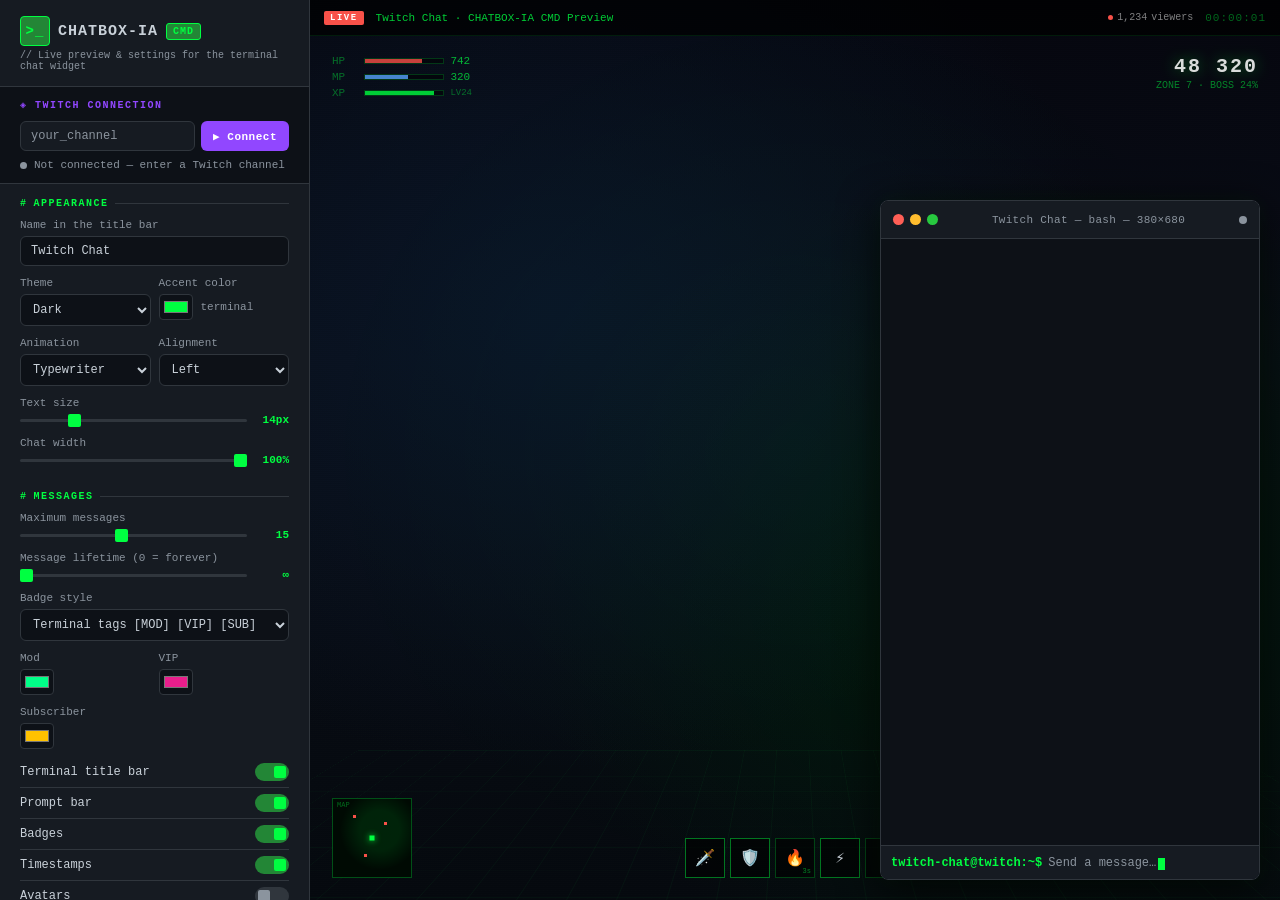
==== commit da31b75f: "Remove the X/Y 3D rotation option Co-Authored-By: Claude Opus 5.5 <noreply@anthropic.com> Claude-Ses" ====
--- a/index.html
+++ b/index.html
@@ -904,14 +904,6 @@
         <div class="ctrl-row">
           <label class="ctrl-label">Chat width</label>
           <div class="range-wrap"><input class="ctrl-range" data-key="chatWidth" data-fmt="%" type="range" min="30" max="100" step="5" value="100" /><span class="range-val"></span></div>
-        </div>
-        <div class="ctrl-row">
-          <label class="ctrl-label">3D rotation — X axis (up/down)</label>
-          <div class="range-wrap"><input class="ctrl-range" data-key="perspectiveX" data-fmt="°" type="range" min="-45" max="45" value="0" /><span class="range-val"></span></div>
-        </div>
-        <div class="ctrl-row">
-          <label class="ctrl-label">3D rotation — Y axis (left/right)</label>
-          <div class="range-wrap"><input class="ctrl-range" data-key="perspectiveY" data-fmt="°" type="range" min="-45" max="45" value="0" /><span class="range-val"></span></div>
         </div>
       </div>
 
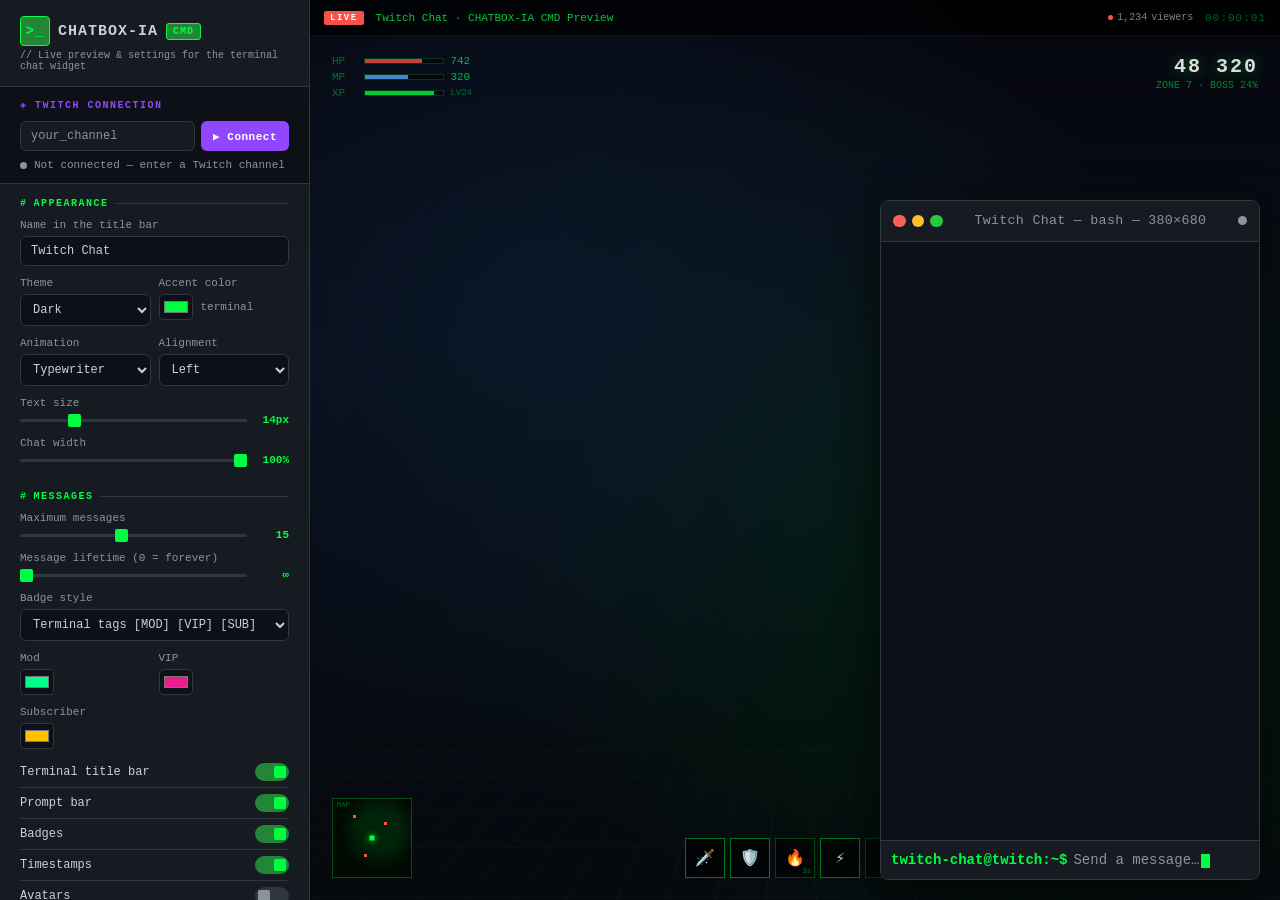
==== commit 66b090d4: "Donations in dollars by default, with a currency setting ($, €, £ or StreamElements account currency" ====
--- a/index.html
+++ b/index.html
@@ -951,6 +951,15 @@
         <div class="section-title">Alerts</div>
         <div class="toggle-row" style="border-bottom:none"><span class="toggle-name">Show alert pop-ups</span><label class="toggle-switch"><input type="checkbox" data-key="showAlerts" checked /><span class="toggle-track"></span></label></div>
         <div class="ctrl-row" style="margin-top:6px">
+          <label class="ctrl-label">Currency for donations</label>
+          <select class="ctrl-select" data-key="currency">
+            <option value="$" selected>Dollar ($)</option>
+            <option value="€">Euro (€)</option>
+            <option value="£">Pound (£)</option>
+            <option value="auto">Automatic (StreamElements currency)</option>
+          </select>
+        </div>
+        <div class="ctrl-row">
           <label class="ctrl-label">Alert duration</label>
           <div class="range-wrap"><input class="ctrl-range" data-key="alertDuration" data-fmt="s" type="range" min="2" max="15" value="5" /><span class="range-val"></span></div>
         </div>
@@ -980,7 +989,7 @@
                 <option value="followers">Followers</option>
                 <option value="subs" selected>Subscribers</option>
                 <option value="bits">Bits</option>
-                <option value="donations">Donations (€)</option>
+                <option value="donations">Donations</option>
               </select>
             </div>
             <div class="ctrl-row">
